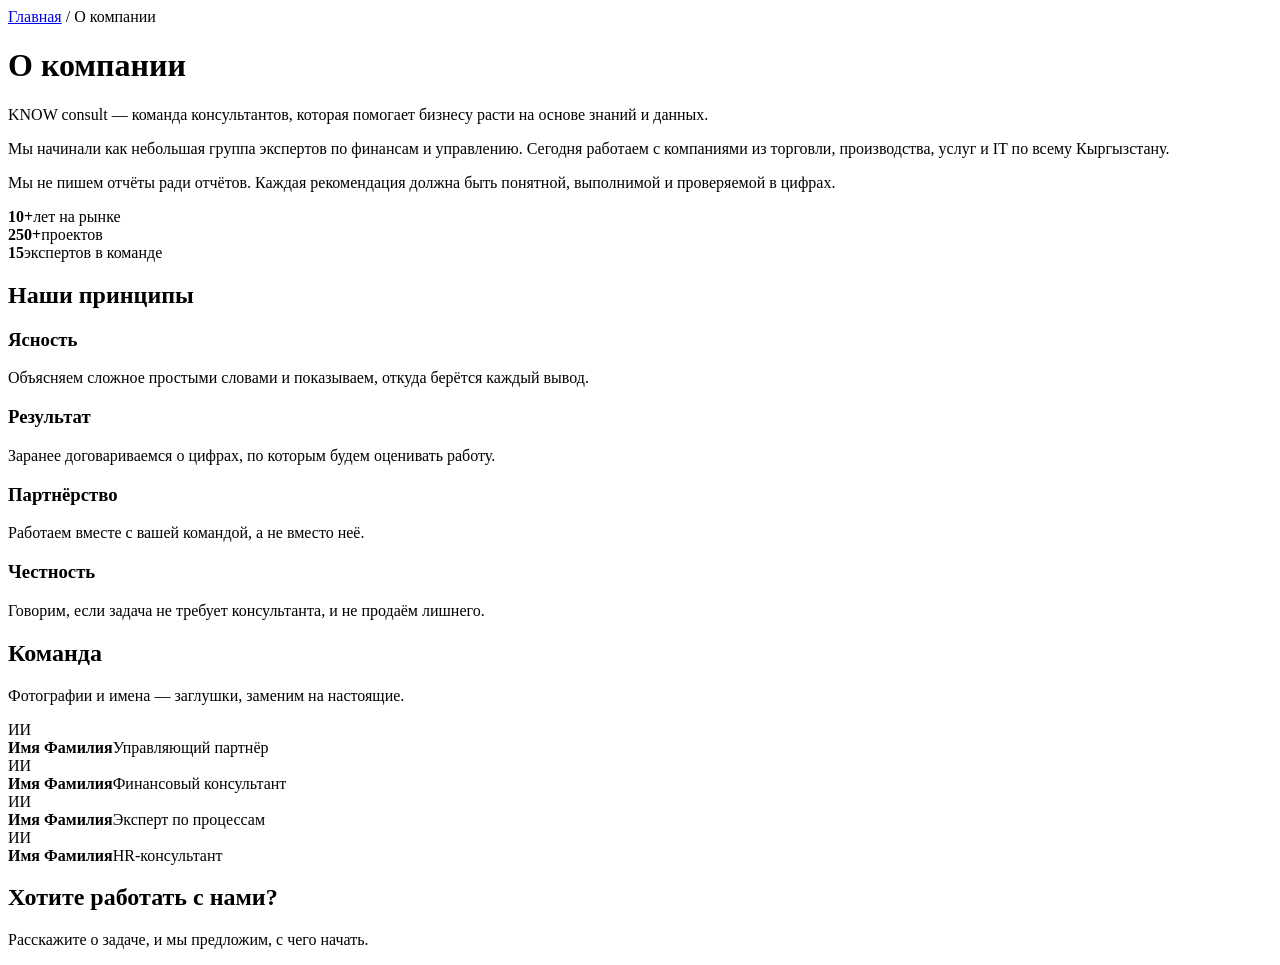
==== about.html @ 23f8bfa5 "Add files via upload" ====
<!DOCTYPE html>
<html lang="ru">
<head>
  <meta charset="utf-8">
  <meta name="viewport" content="width=device-width, initial-scale=1, viewport-fit=cover">
  <title>О компании — KNOW consult</title>
  <meta name="description" content="О компании KNOW consult: команда, принципы и опыт.">
  <link rel="icon" href="assets/img/favicon.svg" type="image/svg+xml">
  <link rel="preconnect" href="https://fonts.googleapis.com">
  <link rel="preconnect" href="https://fonts.gstatic.com" crossorigin>
  <link href="https://fonts.googleapis.com/css2?family=Comfortaa:wght@600;700&family=Montserrat:wght@400;500;600&display=swap" rel="stylesheet">
  <link rel="stylesheet" href="css/variables.css">
  <link rel="stylesheet" href="css/base.css">
  <link rel="stylesheet" href="css/components.css">
  <link rel="stylesheet" href="css/pages.css">
  <link rel="stylesheet" href="css/responsive.css">
</head>
<body data-page="about">

  <div data-include="header"></div>

  <main>
      <div class="page-head"><div class="wrap"><div class="crumbs"><a href="index.html">Главная</a> / О компании</div><h1>О компании</h1></div></div>
      <div class="section">
        <div class="wrap about-intro">
          <div>
            <p>KNOW consult — команда консультантов, которая помогает бизнесу расти на основе знаний и данных.</p>
            <p>Мы начинали как небольшая группа экспертов по финансам и управлению. Сегодня работаем с компаниями из торговли, производства, услуг и IT по всему Кыргызстану.</p>
            <p>Мы не пишем отчёты ради отчётов. Каждая рекомендация должна быть понятной, выполнимой и проверяемой в цифрах.</p>
          </div>
          <div class="stat-col">
            <div><strong>10+</strong><span>лет на рынке</span></div>
            <div><strong>250+</strong><span>проектов</span></div>
            <div><strong>15</strong><span>экспертов в команде</span></div>
          </div>
        </div>
      </div>
      <div class="section tint">
        <div class="wrap">
          <div class="sec-head"><div><h2>Наши принципы</h2></div></div>
          <div class="values">
            <div class="value"><h3>Ясность</h3><p>Объясняем сложное простыми словами и показываем, откуда берётся каждый вывод.</p></div>
            <div class="value"><h3>Результат</h3><p>Заранее договариваемся о цифрах, по которым будем оценивать работу.</p></div>
            <div class="value"><h3>Партнёрство</h3><p>Работаем вместе с вашей командой, а не вместо неё.</p></div>
            <div class="value"><h3>Честность</h3><p>Говорим, если задача не требует консультанта, и не продаём лишнего.</p></div>
          </div>
        </div>
      </div>
      <div class="section">
        <div class="wrap">
          <div class="sec-head"><div><h2>Команда</h2><p>Фотографии и имена — заглушки, заменим на настоящие.</p></div></div>
          <div class="team">
            <div class="person"><div class="ph">ИИ</div><b>Имя Фамилия</b><span>Управляющий партнёр</span></div>
            <div class="person"><div class="ph">ИИ</div><b>Имя Фамилия</b><span>Финансовый консультант</span></div>
            <div class="person"><div class="ph">ИИ</div><b>Имя Фамилия</b><span>Эксперт по процессам</span></div>
            <div class="person"><div class="ph">ИИ</div><b>Имя Фамилия</b><span>HR-консультант</span></div>
          </div>
        </div>
      </div>
      <div class="section cta"><div class="wrap"><div><h2>Хотите работать с нами?</h2><p>Расскажите о задаче, и мы предложим, с чего начать.</p></div><div class="form-slot"></div></div></div>
  </main>

  <div data-include="footer"></div>

  <script src="js/config.js"></script>
  <script src="js/data.js"></script>
  <script src="js/layout.js"></script>
  <script src="js/render.js"></script>
  <script src="js/mail.js"></script>
  <script src="js/form.js"></script>
</body>
</html>
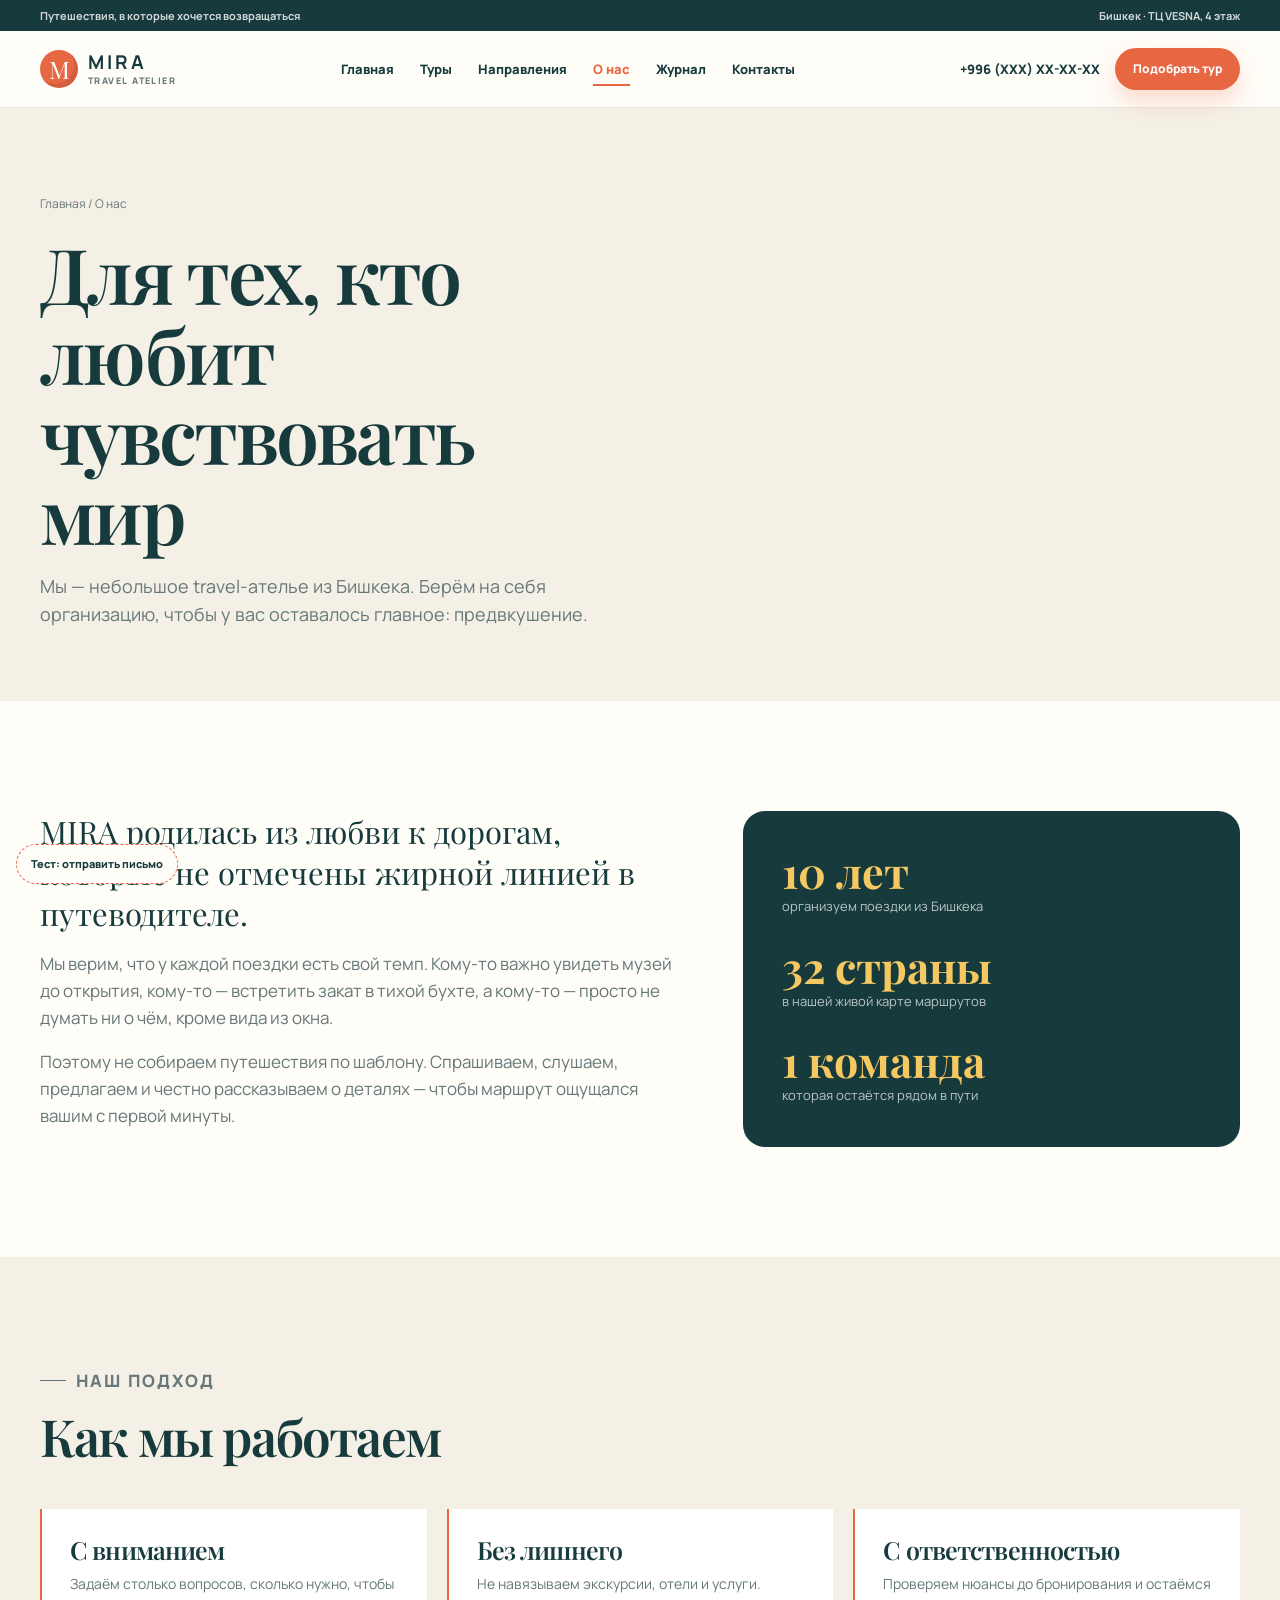
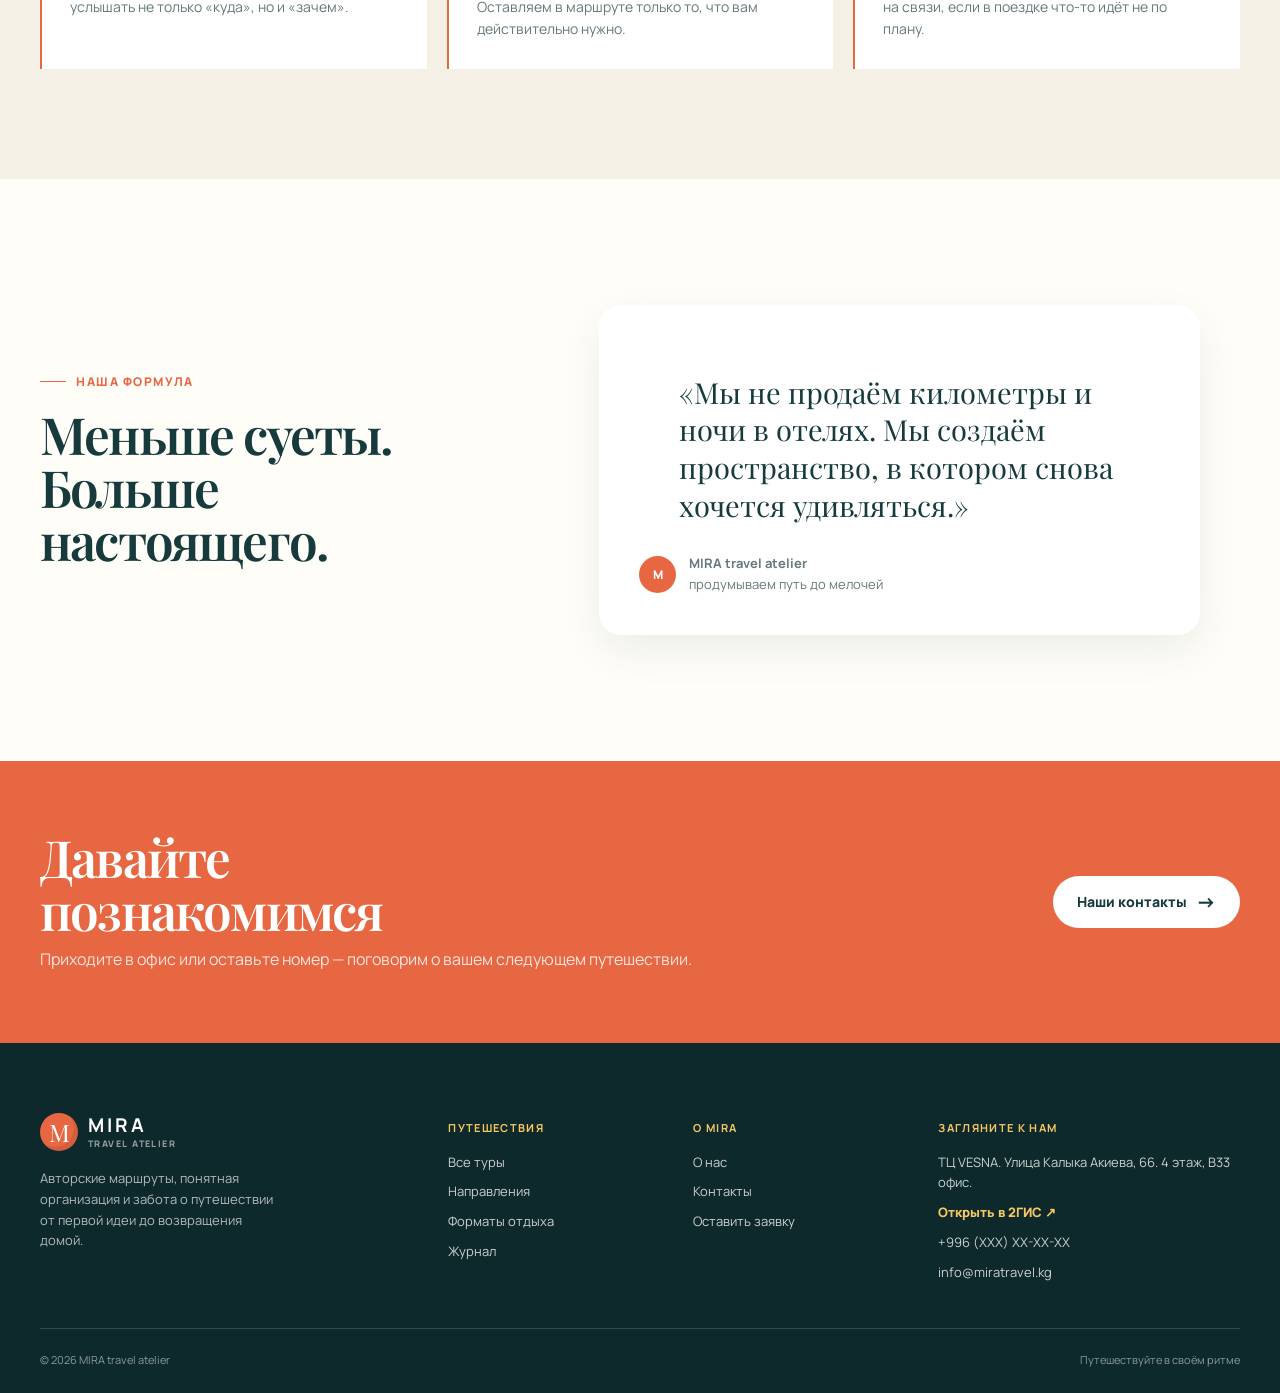
==== commit e4f49fe6: "Redesign site as travel agency Co-authored-by: arena-agent <297053741+arena-agent@users.noreply.gith" ====
--- a/about.html
+++ b/about.html
@@ -1,72 +1,18 @@
 <!DOCTYPE html>
 <html lang="ru">
 <head>
-  <meta charset="utf-8">
-  <meta name="viewport" content="width=device-width, initial-scale=1, viewport-fit=cover">
-  <title>О компании — KNOW consult</title>
-  <meta name="description" content="О компании KNOW consult: команда, принципы и опыт.">
-  <link rel="icon" href="assets/img/favicon.svg" type="image/svg+xml">
-  <link rel="preconnect" href="https://fonts.googleapis.com">
-  <link rel="preconnect" href="https://fonts.gstatic.com" crossorigin>
-  <link href="https://fonts.googleapis.com/css2?family=Comfortaa:wght@600;700&family=Montserrat:wght@400;500;600&display=swap" rel="stylesheet">
-  <link rel="stylesheet" href="css/variables.css">
-  <link rel="stylesheet" href="css/base.css">
-  <link rel="stylesheet" href="css/components.css">
-  <link rel="stylesheet" href="css/pages.css">
-  <link rel="stylesheet" href="css/responsive.css">
+  <meta charset="utf-8"><meta name="viewport" content="width=device-width, initial-scale=1, viewport-fit=cover">
+  <title>О нас — MIRA travel</title><meta name="description" content="MIRA travel — небольшое travel-ателье из Бишкека, которое собирает путешествия в вашем ритме.">
+  <link rel="icon" href="assets/img/favicon.svg" type="image/svg+xml"><link rel="preconnect" href="https://fonts.googleapis.com"><link rel="preconnect" href="https://fonts.gstatic.com" crossorigin><link href="https://fonts.googleapis.com/css2?family=Manrope:wght@400;500;600;700;800&family=Playfair+Display:ital,wght@0,500;0,600;1,500;1,600&display=swap" rel="stylesheet">
+  <link rel="stylesheet" href="css/variables.css"><link rel="stylesheet" href="css/base.css"><link rel="stylesheet" href="css/components.css"><link rel="stylesheet" href="css/pages.css"><link rel="stylesheet" href="css/responsive.css">
 </head>
-<body data-page="about">
-
-  <div data-include="header"></div>
-
-  <main>
-      <div class="page-head"><div class="wrap"><div class="crumbs"><a href="index.html">Главная</a> / О компании</div><h1>О компании</h1></div></div>
-      <div class="section">
-        <div class="wrap about-intro">
-          <div>
-            <p>KNOW consult — команда консультантов, которая помогает бизнесу расти на основе знаний и данных.</p>
-            <p>Мы начинали как небольшая группа экспертов по финансам и управлению. Сегодня работаем с компаниями из торговли, производства, услуг и IT по всему Кыргызстану.</p>
-            <p>Мы не пишем отчёты ради отчётов. Каждая рекомендация должна быть понятной, выполнимой и проверяемой в цифрах.</p>
-          </div>
-          <div class="stat-col">
-            <div><strong>10+</strong><span>лет на рынке</span></div>
-            <div><strong>250+</strong><span>проектов</span></div>
-            <div><strong>15</strong><span>экспертов в команде</span></div>
-          </div>
-        </div>
-      </div>
-      <div class="section tint">
-        <div class="wrap">
-          <div class="sec-head"><div><h2>Наши принципы</h2></div></div>
-          <div class="values">
-            <div class="value"><h3>Ясность</h3><p>Объясняем сложное простыми словами и показываем, откуда берётся каждый вывод.</p></div>
-            <div class="value"><h3>Результат</h3><p>Заранее договариваемся о цифрах, по которым будем оценивать работу.</p></div>
-            <div class="value"><h3>Партнёрство</h3><p>Работаем вместе с вашей командой, а не вместо неё.</p></div>
-            <div class="value"><h3>Честность</h3><p>Говорим, если задача не требует консультанта, и не продаём лишнего.</p></div>
-          </div>
-        </div>
-      </div>
-      <div class="section">
-        <div class="wrap">
-          <div class="sec-head"><div><h2>Команда</h2><p>Фотографии и имена — заглушки, заменим на настоящие.</p></div></div>
-          <div class="team">
-            <div class="person"><div class="ph">ИИ</div><b>Имя Фамилия</b><span>Управляющий партнёр</span></div>
-            <div class="person"><div class="ph">ИИ</div><b>Имя Фамилия</b><span>Финансовый консультант</span></div>
-            <div class="person"><div class="ph">ИИ</div><b>Имя Фамилия</b><span>Эксперт по процессам</span></div>
-            <div class="person"><div class="ph">ИИ</div><b>Имя Фамилия</b><span>HR-консультант</span></div>
-          </div>
-        </div>
-      </div>
-      <div class="section cta"><div class="wrap"><div><h2>Хотите работать с нами?</h2><p>Расскажите о задаче, и мы предложим, с чего начать.</p></div><div class="form-slot"></div></div></div>
-  </main>
-
-  <div data-include="footer"></div>
-
-  <script src="js/config.js"></script>
-  <script src="js/data.js"></script>
-  <script src="js/layout.js"></script>
-  <script src="js/render.js"></script>
-  <script src="js/mail.js"></script>
-  <script src="js/form.js"></script>
-</body>
-</html>
+<body data-page="about"><div data-include="header"></div>
+<main>
+  <section class="page-hero"><div class="wrap"><div class="crumbs"><a href="index.html">Главная</a> / О нас</div><h1>Для тех, кто любит чувствовать мир</h1><p>Мы — небольшое travel-ателье из Бишкека. Берём на себя организацию, чтобы у вас оставалось главное: предвкушение.</p></div></section>
+  <section class="section"><div class="wrap about-story"><div class="copy"><p class="intro">MIRA родилась из любви к дорогам, которые не отмечены жирной линией в путеводителе.</p><p>Мы верим, что у каждой поездки есть свой темп. Кому-то важно увидеть музей до открытия, кому-то — встретить закат в тихой бухте, а кому-то — просто не думать ни о чём, кроме вида из окна.</p><p>Поэтому не собираем путешествия по шаблону. Спрашиваем, слушаем, предлагаем и честно рассказываем о деталях — чтобы маршрут ощущался вашим с первой минуты.</p></div><aside class="about-side"><div><strong>10 лет</strong><span>организуем поездки из Бишкека</span></div><div><strong>32 страны</strong><span>в нашей живой карте маршрутов</span></div><div><strong>1 команда</strong><span>которая остаётся рядом в пути</span></div></aside></div></section>
+  <section class="section section--sand"><div class="wrap"><div class="sec-head"><div><p class="section-kicker">Наш подход</p><h2>Как мы работаем</h2></div></div><div class="values"><article class="value"><h3>С вниманием</h3><p>Задаём столько вопросов, сколько нужно, чтобы услышать не только «куда», но и «зачем».</p></article><article class="value"><h3>Без лишнего</h3><p>Не навязываем экскурсии, отели и услуги. Оставляем в маршруте только то, что вам действительно нужно.</p></article><article class="value"><h3>С ответственностью</h3><p>Проверяем нюансы до бронирования и остаёмся на связи, если в поездке что-то идёт не по плану.</p></article></div></div></section>
+  <section class="section"><div class="wrap review-wrap"><div><p class="section-kicker">Наша формула</p><h2>Меньше суеты. Больше настоящего.</h2></div><figure class="review-card"><blockquote>«Мы не продаём километры и ночи в отелях. Мы создаём пространство, в котором снова хочется удивляться.»</blockquote><figcaption><span class="review-ava">М</span><span><b>MIRA travel atelier</b><br>продумываем путь до мелочей</span></figcaption></figure></div></section>
+  <section class="cta-band"><div class="wrap"><div><h2>Давайте познакомимся</h2><p>Приходите в офис или оставьте номер — поговорим о вашем следующем путешествии.</p></div><a class="btn btn-light" href="contacts.html">Наши контакты <span class="arrow">→</span></a></div></section>
+</main>
+<div data-include="footer"></div><script src="js/config.js"></script><script src="js/data.js"></script><script src="js/layout.js"></script><script src="js/render.js"></script><script src="js/mail.js"></script><script src="js/form.js"></script>
+</body></html>
--- a/css/variables.css
+++ b/css/variables.css
@@ -0,0 +1,22 @@
+/* Цветовая система MIRA travel */
+:root{
+  --ink:#173b3d;
+  --ink-deep:#0e292c;
+  --muted:#667879;
+  --paper:#fffdf8;
+  --sand:#f4f0e6;
+  --sand-deep:#e7dfcf;
+  --mint:#d9e6df;
+  --line:rgba(23,59,61,.14);
+  --coral:#e76743;
+  --coral-dark:#cc5132;
+  --sun:#f6c862;
+  --white:#fff;
+  --r-sm:14px;
+  --r-md:22px;
+  --r-lg:32px;
+  --r-pill:999px;
+  --head:"Playfair Display", Georgia, serif;
+  --body:"Manrope", "Segoe UI", Arial, sans-serif;
+  color-scheme:light;
+}
--- a/css/base.css
+++ b/css/base.css
@@ -0,0 +1,21 @@
+*,*::before,*::after{box-sizing:border-box}
+html{scroll-behavior:smooth;scroll-padding-top:105px}
+body{margin:0;background:var(--paper);color:var(--ink);font:400 16px/1.6 var(--body);-webkit-font-smoothing:antialiased}
+body.modal-open{overflow:hidden}
+img,svg{display:block;max-width:100%}
+a{color:inherit}
+h1,h2,h3,h4,p{margin:0}
+h1,h2,h3{font-family:var(--head);font-weight:600;letter-spacing:-.035em;line-height:1.04}
+h1{font-size:clamp(48px,6vw,82px)}
+h2{font-size:clamp(34px,4vw,56px)}
+h3{font-size:26px}
+button,input,textarea{font:inherit}
+button{cursor:pointer}
+.wrap{width:min(1200px,calc(100% - 64px));margin-inline:auto}
+.section{padding:110px 0}
+.section--sand{background:var(--sand)}
+.section-kicker{display:flex;align-items:center;gap:10px;color:var(--coral);font-size:12px;font-weight:800;letter-spacing:.13em;text-transform:uppercase;margin-bottom:16px}
+.section-kicker::before{content:"";width:26px;height:1px;background:currentColor}
+.sec-head{display:flex;justify-content:space-between;align-items:flex-end;gap:30px;margin-bottom:46px}
+.sec-head p{max-width:44ch;color:var(--muted);font-size:17px}
+:focus-visible{outline:3px solid var(--sun);outline-offset:4px}
--- a/css/components.css
+++ b/css/components.css
@@ -0,0 +1,44 @@
+/* Кнопки */
+.btn{display:inline-flex;align-items:center;justify-content:center;gap:9px;min-height:52px;padding:14px 23px;border:1px solid transparent;border-radius:var(--r-pill);font-size:14px;font-weight:800;line-height:1.2;text-decoration:none;transition:transform .2s,background .2s,border-color .2s,color .2s}
+.btn:hover{transform:translateY(-2px)}
+.btn-primary{background:var(--coral);color:var(--white);box-shadow:0 12px 22px rgba(231,103,67,.22)}
+.btn-primary:hover{background:var(--coral-dark)}
+.btn-outline{border-color:var(--ink);color:var(--ink);background:transparent}
+.btn-outline:hover{background:var(--ink);color:var(--white)}
+.btn-light{background:var(--white);color:var(--ink)}
+.btn-light:hover{background:var(--sun)}
+.btn-small{min-height:42px;padding:10px 17px;font-size:12px}
+.arrow{font-size:20px;line-height:0;transition:transform .2s}.btn:hover .arrow{transform:translateX(3px)}
+
+/* Header */
+.site-header{position:sticky;top:0;z-index:20;background:rgba(255,253,248,.92);backdrop-filter:blur(15px);border-bottom:1px solid rgba(23,59,61,.1)}
+.topline{background:var(--ink);color:rgba(255,255,255,.8);font-size:11px;font-weight:700}
+.topline .wrap{display:flex;align-items:center;justify-content:space-between;min-height:31px}.topline a{text-decoration:none}.topline a:hover{color:var(--sun)}
+.main-nav{min-height:76px;display:flex;align-items:center;justify-content:space-between;gap:24px}
+.logo{display:inline-flex;align-items:center;gap:10px;text-decoration:none;color:var(--ink)}
+.logo-mark{width:38px;height:38px;border-radius:50%;background:var(--coral);color:var(--white);display:grid;place-items:center;font-family:var(--head);font-size:24px;line-height:1;box-shadow:inset -4px -4px 0 rgba(0,0,0,.09)}
+.logo-type{display:flex;flex-direction:column;line-height:1}.logo-type b{font-size:19px;letter-spacing:.16em}.logo-type span{margin-top:4px;color:var(--muted);font-size:9px;font-weight:800;letter-spacing:.16em;text-transform:uppercase}
+.nav{display:flex;align-items:center;gap:26px}.nav a{position:relative;padding:8px 0;color:var(--ink);font-size:13px;font-weight:800;text-decoration:none}.nav a:hover,.nav a.active{color:var(--coral)}.nav a.active::after{content:"";position:absolute;right:0;bottom:1px;left:0;height:2px;background:currentColor}
+.head-actions{display:flex;align-items:center;gap:15px}.phone{font-size:13px;font-weight:800;text-decoration:none;white-space:nowrap}.burger{display:none;width:43px;height:43px;padding:0;border:0;border-radius:50%;background:var(--sand)}.burger i{display:block;width:18px;height:2px;margin:3px auto;background:var(--ink)}
+
+/* Cards */
+.tour-grid{display:grid;grid-template-columns:repeat(3,1fr);gap:24px}
+.tour-card{display:flex;flex-direction:column;min-height:460px;overflow:hidden;background:var(--white);border-radius:var(--r-md);box-shadow:0 13px 40px rgba(23,59,61,.08);text-decoration:none;transition:transform .25s,box-shadow .25s}
+.tour-card:hover{transform:translateY(-7px);box-shadow:0 22px 44px rgba(23,59,61,.14)}
+.tour-card__photo{position:relative;aspect-ratio:1.32;overflow:hidden;background:var(--mint)}.tour-card__photo img{width:100%;height:100%;object-fit:cover;transition:transform .5s}.tour-card:hover img{transform:scale(1.05)}
+.tour-card__badge{position:absolute;top:16px;left:16px;padding:7px 11px;border-radius:var(--r-pill);background:rgba(255,253,248,.94);font-size:11px;font-weight:800;color:var(--ink)}
+.tour-card__body{display:flex;flex:1;flex-direction:column;padding:22px}.tour-card__country{color:var(--coral);font-size:11px;font-weight:800;letter-spacing:.09em;text-transform:uppercase}.tour-card h3{margin:8px 0 10px;font-size:28px}.tour-card__meta{color:var(--muted);font-size:13px}.tour-card__bottom{display:flex;align-items:end;justify-content:space-between;gap:12px;margin-top:auto;padding-top:18px;border-top:1px solid var(--line)}.price span{display:block;color:var(--muted);font-size:11px}.price b{font-family:var(--head);font-size:25px;font-weight:600}.card-link{color:var(--coral);font-size:13px;font-weight:800}
+
+/* Feature cards */
+.benefit-grid{display:grid;grid-template-columns:repeat(3,1fr);gap:20px}.benefit{padding:32px;border:1px solid var(--line);border-radius:var(--r-md);background:var(--paper)}.benefit__icon{display:grid;width:48px;height:48px;margin-bottom:24px;place-items:center;border-radius:50%;background:var(--mint);color:var(--ink);font-size:22px}.benefit h3{font-size:25px;margin-bottom:10px}.benefit p{color:var(--muted);font-size:14px}
+
+/* Form */
+.form{padding:30px;border-radius:var(--r-md);background:var(--white);box-shadow:0 18px 45px rgba(14,41,44,.14)}.form-title{font-family:var(--head);font-size:31px;line-height:1.1}.form-caption{margin:8px 0 20px;color:var(--muted);font-size:13px}.field{display:flex;flex-direction:column;gap:6px;margin-top:13px}.field label{font-size:11px;font-weight:800;letter-spacing:.04em;text-transform:uppercase}.field input,.field textarea{width:100%;padding:12px 14px;border:1px solid var(--line);border-radius:10px;background:#fffdf9;color:var(--ink);outline:none}.field textarea{min-height:86px;resize:vertical}.field input:focus,.field textarea:focus{border-color:var(--coral);box-shadow:0 0 0 3px rgba(231,103,67,.13)}.field.err input,.field.err textarea{border-color:#cf3e39}.help{display:none;color:#cf3e39;font-size:11px}.field.err .help{display:block}.check{display:flex;gap:9px;align-items:flex-start;margin:15px 0 18px;color:var(--muted);font-size:11px;line-height:1.4}.check input{width:16px;height:16px;margin:0;accent-color:var(--coral)}.check.err{color:#cf3e39}.form .btn{width:100%}.form-status{margin:10px 0 0;font-size:12px}.err-text{color:#cf3e39}.success{display:none;padding:30px;border-radius:var(--r-md);background:var(--white);text-align:center}.success h3{font-size:29px;margin-bottom:8px}.success p{color:var(--muted);font-size:14px}
+
+/* Modal */
+.modal{position:fixed;inset:0;z-index:50;display:grid;place-items:center;padding:20px;background:rgba(14,41,44,.62)}.modal[hidden]{display:none}.modal-box{position:relative;width:min(480px,100%);max-height:calc(100vh - 40px);overflow:auto;padding:38px;border-radius:var(--r-lg);background:var(--paper)}.modal-close{position:absolute;top:14px;right:14px;width:38px;height:38px;border:0;border-radius:50%;background:var(--sand);font-size:24px;line-height:1;color:var(--ink)}.modal-lead{margin:8px 0 14px;color:var(--muted);font-size:14px}.modal-box .form{padding:0;box-shadow:none;background:transparent}
+
+/* Footer */
+.site-footer{padding:70px 0 25px;background:var(--ink-deep);color:var(--white)}.foot-top{display:grid;grid-template-columns:1.45fr .8fr .8fr 1.2fr;gap:44px;padding-bottom:45px;border-bottom:1px solid rgba(255,255,255,.15)}.site-footer .logo{color:var(--white)}.site-footer .logo-type span{color:rgba(255,255,255,.55)}.foot-intro{max-width:30ch;margin-top:17px;color:rgba(255,255,255,.68);font-size:13px}.site-footer h4{margin:6px 0 15px;color:var(--sun);font-size:11px;letter-spacing:.12em;text-transform:uppercase}.site-footer ul{display:flex;flex-direction:column;gap:9px;margin:0;padding:0;list-style:none}.site-footer li,.site-footer li a{color:rgba(255,255,255,.78);font-size:13px;text-decoration:none}.site-footer li a:hover{color:var(--sun)}.foot-bot{display:flex;justify-content:space-between;gap:20px;padding-top:22px;color:rgba(255,255,255,.52);font-size:11px}.map-link{color:var(--sun)!important;font-weight:800}
+
+.test-mail{position:fixed;left:16px;bottom:16px;z-index:35;padding:10px 14px;border:1px dashed var(--coral);border-radius:var(--r-pill);background:var(--paper);color:var(--ink);font-size:11px;font-weight:800}.test-mail.ok{border-color:#43a56e}.test-mail.bad{border-color:#cf3e39}
--- a/css/pages.css
+++ b/css/pages.css
@@ -0,0 +1,19 @@
+/* Главная */
+.hero{position:relative;min-height:630px;overflow:hidden;background:var(--ink-deep);color:var(--white)}.hero__media,.hero__veil{position:absolute;inset:0}.hero__media img{width:100%;height:100%;object-fit:cover;object-position:center}.hero__veil{background:linear-gradient(90deg,rgba(10,35,37,.86) 0%,rgba(10,35,37,.64) 42%,rgba(10,35,37,.16) 75%,rgba(10,35,37,.08) 100%)}.hero .wrap{position:relative;z-index:1;display:flex;min-height:630px;flex-direction:column;align-items:flex-start;justify-content:center;padding:78px 0}.hero .eyebrow{margin-bottom:19px;color:var(--sun);font-size:12px;font-weight:800;letter-spacing:.16em;text-transform:uppercase}.hero h1{max-width:10ch}.hero__lead{max-width:45ch;margin:23px 0 31px;color:rgba(255,255,255,.85);font-size:18px}.hero__actions{display:flex;gap:12px;flex-wrap:wrap}.hero__trust{position:absolute;right:max(32px,calc((100vw - 1200px)/2));bottom:30px;z-index:1;display:flex;gap:26px;padding:17px 21px;border:1px solid rgba(255,255,255,.23);border-radius:var(--r-sm);background:rgba(8,33,35,.38);backdrop-filter:blur(9px)}.hero__trust b{display:block;font-family:var(--head);font-size:28px;line-height:1}.hero__trust span{display:block;margin-top:4px;color:rgba(255,255,255,.7);font-size:11px}
+.search-panel{position:relative;z-index:3;width:min(1100px,calc(100% - 64px));margin:-40px auto 0;padding:17px 20px;border-radius:var(--r-md);background:var(--white);box-shadow:0 18px 45px rgba(14,41,44,.15)}.search-panel form{display:grid;grid-template-columns:1.2fr 1fr 1fr auto;gap:12px;align-items:center}.search-panel label{display:block;color:var(--muted);font-size:10px;font-weight:800;letter-spacing:.11em;text-transform:uppercase}.search-panel select{width:100%;margin-top:3px;padding:2px 0 1px;border:0;background:transparent;color:var(--ink);font-weight:800;outline:0}.search-panel .search-field{padding:3px 14px;border-right:1px solid var(--line)}.search-panel .search-field:nth-child(3){border-right:0}
+.tour-intro{display:grid;grid-template-columns:1.05fr .95fr;gap:70px;align-items:end}.tour-intro .text{color:var(--muted);font-size:17px}.tour-intro .text p+p{margin-top:16px}.tour-intro .note{position:relative;grid-column:span 2;padding:29px 33px;border-radius:var(--r-md);background:var(--mint);font-family:var(--head);font-size:27px;line-height:1.25}.tour-intro .note::before{position:absolute;top:-16px;left:26px;color:var(--coral);content:"“";font-family:var(--head);font-size:70px;line-height:1}
+.experience{display:grid;grid-template-columns:1fr 1fr;overflow:hidden;border-radius:var(--r-lg);background:var(--ink)}.experience__photo{min-height:530px}.experience__photo img{width:100%;height:100%;object-fit:cover}.experience__copy{display:flex;flex-direction:column;align-items:flex-start;justify-content:center;padding:70px;color:var(--white)}.experience__copy .section-kicker{color:var(--sun)}.experience__copy p{max-width:37ch;margin:20px 0 30px;color:rgba(255,255,255,.75)}.experience__facts{display:grid;grid-template-columns:repeat(2,1fr);gap:20px;width:100%;margin-top:20px;padding-top:26px;border-top:1px solid rgba(255,255,255,.22)}.experience__facts strong{display:block;font-family:var(--head);font-size:31px}.experience__facts span{color:rgba(255,255,255,.67);font-size:12px}
+.review-wrap{display:grid;grid-template-columns:.8fr 1.2fr;gap:65px;align-items:center}.review-card{padding:40px;border-radius:var(--r-md);background:var(--white);box-shadow:0 16px 40px rgba(23,59,61,.08)}.review-card blockquote{font-family:var(--head);font-size:29px;line-height:1.3}.review-card figcaption{display:flex;align-items:center;gap:13px;margin-top:25px;color:var(--muted);font-size:13px}.review-ava{display:grid;width:37px;height:37px;place-items:center;border-radius:50%;background:var(--coral);color:white;font-size:12px;font-weight:800}
+
+/* внутренние страницы */
+.page-hero{padding:86px 0 72px;background:var(--sand)}.crumbs{margin-bottom:21px;color:var(--muted);font-size:12px}.crumbs a{text-decoration:none}.page-hero h1{max-width:12ch}.page-hero p{max-width:51ch;margin-top:18px;color:var(--muted);font-size:18px}.filters{display:flex;gap:8px;flex-wrap:wrap;margin-top:31px}.filters button{padding:10px 15px;border:1px solid var(--line);border-radius:var(--r-pill);background:transparent;color:var(--ink);font-size:12px;font-weight:800}.filters button:hover,.filters button[aria-pressed="true"]{border-color:var(--ink);background:var(--ink);color:var(--white)}.tour-list{display:grid;grid-template-columns:repeat(3,1fr);gap:24px}.tour-list .tour-card{min-height:440px}
+.format-grid{display:grid;grid-template-columns:repeat(3,1fr);gap:20px}.format-card{padding:30px;border-radius:var(--r-md);background:var(--white);border:1px solid var(--line)}.format-card__number{margin-bottom:25px;color:var(--coral);font-family:var(--head);font-size:40px;line-height:1}.format-card h3{margin-bottom:11px;font-size:27px}.format-card p{color:var(--muted);font-size:14px}
+.destinations{display:grid;grid-template-columns:repeat(3,1fr);gap:24px}.destination{position:relative;min-height:310px;overflow:hidden;border-radius:var(--r-md);background:var(--ink);color:white}.destination img{position:absolute;inset:0;width:100%;height:100%;object-fit:cover;opacity:.84;transition:transform .5s}.destination:hover img{transform:scale(1.06)}.destination::after{position:absolute;inset:0;content:"";background:linear-gradient(180deg,transparent 32%,rgba(10,35,37,.8))}.destination__body{position:absolute;z-index:1;right:23px;bottom:22px;left:23px}.destination__body span{color:var(--sun);font-size:11px;font-weight:800;letter-spacing:.12em;text-transform:uppercase}.destination__body h3{margin-top:5px;font-size:33px}
+.about-story{display:grid;grid-template-columns:1.12fr .88fr;gap:70px;align-items:start}.about-story .copy{color:var(--muted);font-size:17px}.about-story .copy .intro{color:var(--ink);font-family:var(--head);font-size:31px;line-height:1.32}.about-story .copy p+p{margin-top:16px}.about-side{padding:39px;border-radius:var(--r-md);background:var(--ink);color:var(--white)}.about-side div+div{margin-top:26px}.about-side strong{display:block;color:var(--sun);font-family:var(--head);font-size:43px;line-height:1}.about-side span{color:rgba(255,255,255,.7);font-size:13px}.values{display:grid;grid-template-columns:repeat(3,1fr);gap:20px}.value{padding:28px;border-left:2px solid var(--coral);background:var(--white)}.value h3{margin-bottom:10px;font-size:25px}.value p{color:var(--muted);font-size:14px}
+.post-grid{display:grid;grid-template-columns:repeat(3,1fr);gap:24px}.post{overflow:hidden;border:1px solid var(--line);border-radius:var(--r-md);background:var(--white)}.post__image{height:180px;overflow:hidden}.post__image img{width:100%;height:100%;object-fit:cover}.post__body{padding:23px}.post__cat{color:var(--coral);font-size:11px;font-weight:800;letter-spacing:.11em;text-transform:uppercase}.post h3{margin:10px 0;font-size:26px}.post p{color:var(--muted);font-size:14px}.post__meta{margin-top:17px;color:var(--muted);font-size:11px}
+
+/* contacts */
+.contact-layout{display:grid;grid-template-columns:.88fr 1.12fr;gap:65px;align-items:start}.contact-list{display:flex;flex-direction:column;gap:25px}.contact-list h4{margin-bottom:5px;color:var(--muted);font-size:11px;letter-spacing:.12em;text-transform:uppercase}.contact-list p,.contact-list a{font-size:19px;font-weight:800;line-height:1.45;text-decoration:none}.contact-list a:hover{color:var(--coral)}.contact-map{position:relative;min-height:470px;overflow:hidden;padding:28px;border-radius:var(--r-lg);background:#dfe7dd}.contact-map::before{position:absolute;inset:-5%;content:"";background:repeating-linear-gradient(28deg,transparent 0 48px,rgba(255,255,255,.6) 49px 60px,transparent 61px 105px),repeating-linear-gradient(-36deg,transparent 0 61px,rgba(255,255,255,.65) 62px 70px,transparent 71px 130px);transform:rotate(-7deg)}.contact-map::after{position:absolute;top:18%;right:25%;width:160px;height:160px;border-radius:50%;background:rgba(83,157,128,.28);content:""}.map-card{position:absolute;z-index:1;right:28px;bottom:28px;left:28px;padding:24px;border-radius:var(--r-sm);background:var(--white);box-shadow:0 10px 25px rgba(23,59,61,.15)}.map-pin{position:absolute;z-index:1;top:40%;left:53%;width:42px;height:42px;border:9px solid var(--white);border-radius:50% 50% 50% 0;background:var(--coral);box-shadow:0 3px 12px rgba(23,59,61,.23);transform:rotate(-45deg)}.map-pin::after{position:absolute;top:8px;left:8px;width:8px;height:8px;border-radius:50%;background:white;content:""}.map-card b{display:block;margin-bottom:4px;font-family:var(--head);font-size:25px}.map-card p{margin-bottom:16px;color:var(--muted);font-size:13px}.contact-form{padding:55px 0;background:var(--sand)}.contact-form .wrap{display:grid;grid-template-columns:.8fr 1.2fr;gap:80px;align-items:center}.contact-form p{margin-top:18px;color:var(--muted);font-size:17px}
+
+/* FAQ and CTA */
+.faq{display:grid;grid-template-columns:repeat(2,1fr);gap:12px}.faq details{padding:0 21px;border:1px solid var(--line);border-radius:var(--r-sm);background:var(--white)}.faq summary{display:flex;justify-content:space-between;gap:16px;padding:19px 0;font-size:14px;font-weight:800;cursor:pointer;list-style:none}.faq summary::-webkit-details-marker{display:none}.faq summary::after{content:"+";color:var(--coral);font-size:22px;line-height:.8}.faq details[open] summary::after{content:"–"}.faq p{padding:0 0 19px;color:var(--muted);font-size:13px}.cta-band{padding:70px 0;background:var(--coral);color:var(--white)}.cta-band .wrap{display:flex;align-items:center;justify-content:space-between;gap:30px}.cta-band h2{max-width:15ch}.cta-band p{margin-top:10px;color:rgba(255,255,255,.82)}
--- a/css/responsive.css
+++ b/css/responsive.css
@@ -0,0 +1,7 @@
+@media(max-width:1080px){
+  .nav{gap:16px}.head-actions .phone{display:none}.tour-grid,.tour-list,.destinations,.post-grid{grid-template-columns:repeat(2,1fr)}.experience__copy{padding:45px}.foot-top{grid-template-columns:1.4fr 1fr 1fr}.foot-top>div:last-child{grid-column:span 2}.about-story,.contact-layout{gap:40px}
+}
+@media(max-width:760px){
+  html{scroll-padding-top:74px}.wrap,.search-panel{width:calc(100% - 40px)}.section{padding:72px 0}.topline .wrap{justify-content:center}.topline .wrap span:first-child{display:none}.main-nav{min-height:65px}.nav{position:absolute;top:100%;right:0;left:0;display:none;flex-direction:column;align-items:stretch;gap:0;padding:10px 20px 18px;background:var(--paper);border-bottom:1px solid var(--line)}.nav.open{display:flex}.nav a{padding:11px 0}.nav a.active::after{right:auto;width:28px}.burger{display:block}.head-actions .btn{display:none}.hero,.hero .wrap{min-height:620px}.hero .wrap{padding:65px 0 155px}.hero h1{max-width:9ch}.hero__lead{font-size:16px}.hero__veil{background:linear-gradient(90deg,rgba(10,35,37,.86),rgba(10,35,37,.40))}.hero__trust{right:20px;bottom:23px;left:20px;justify-content:space-around;gap:10px}.hero__trust b{font-size:23px}.search-panel{margin-top:-25px;padding:13px}.search-panel form{grid-template-columns:1fr 1fr}.search-panel .search-field{padding:8px;border-right:0}.search-panel .btn{grid-column:span 2}.sec-head{flex-direction:column;align-items:flex-start;margin-bottom:30px}.tour-grid,.tour-list,.benefit-grid,.format-grid,.destinations,.values,.post-grid,.faq{grid-template-columns:1fr}.tour-intro,.experience,.review-wrap,.about-story,.contact-layout,.contact-form .wrap{grid-template-columns:1fr;gap:30px}.tour-intro .note{grid-column:auto}.experience__photo{min-height:300px}.experience__copy{padding:38px 25px}.experience__facts{gap:12px}.review-card{padding:27px}.review-card blockquote{font-size:25px}.page-hero{padding:62px 0 55px}.page-hero p{font-size:16px}.contact-map{min-height:390px}.contact-form{padding:70px 0}.cta-band{padding:52px 0}.cta-band .wrap{align-items:flex-start;flex-direction:column}.foot-top{grid-template-columns:1fr 1fr;gap:33px}.foot-top>div:first-child,.foot-top>div:last-child{grid-column:span 2}.foot-bot{flex-direction:column}.modal-box{padding:32px 21px}.tour-card{min-height:430px}
+}
+@media(max-width:390px){.hero h1{font-size:45px}.logo-type b{font-size:17px}.search-panel form{grid-template-columns:1fr}.search-panel .btn{grid-column:auto}.foot-top{grid-template-columns:1fr}.foot-top>div:first-child,.foot-top>div:last-child{grid-column:auto}}
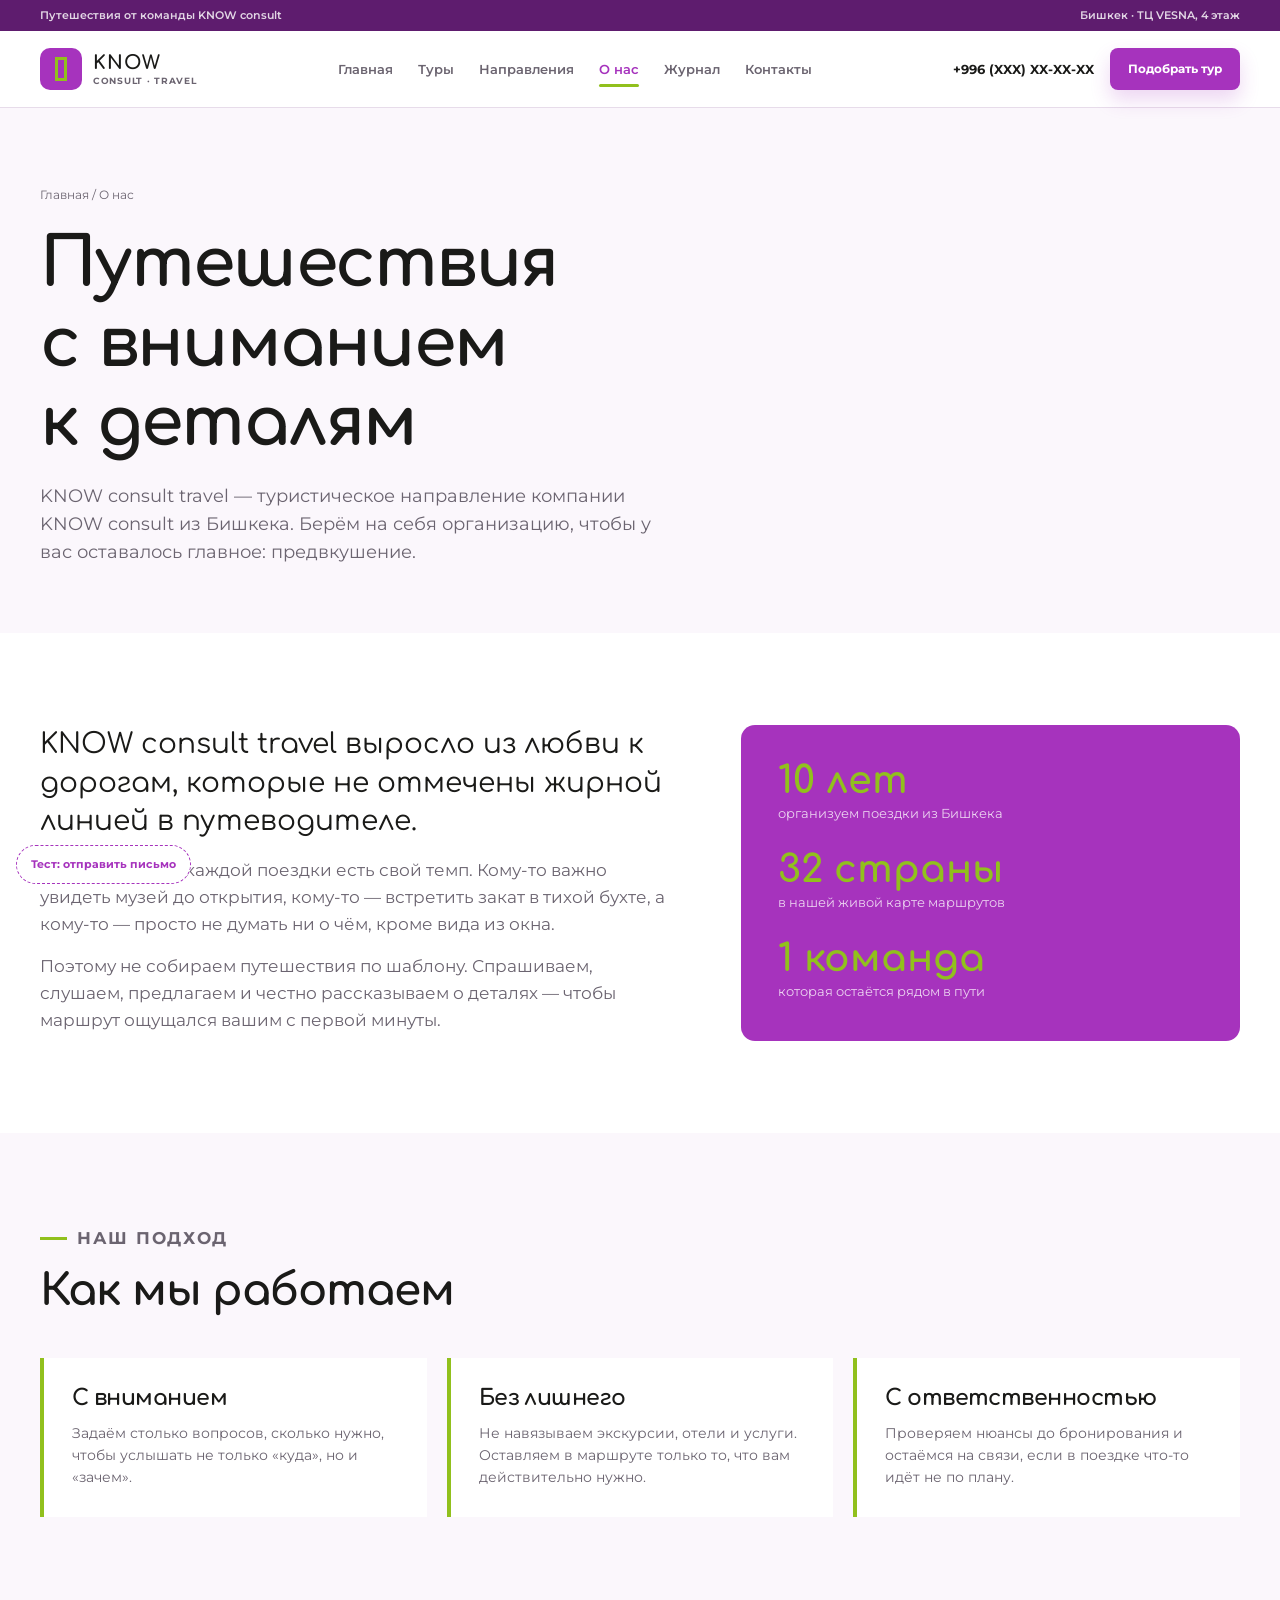
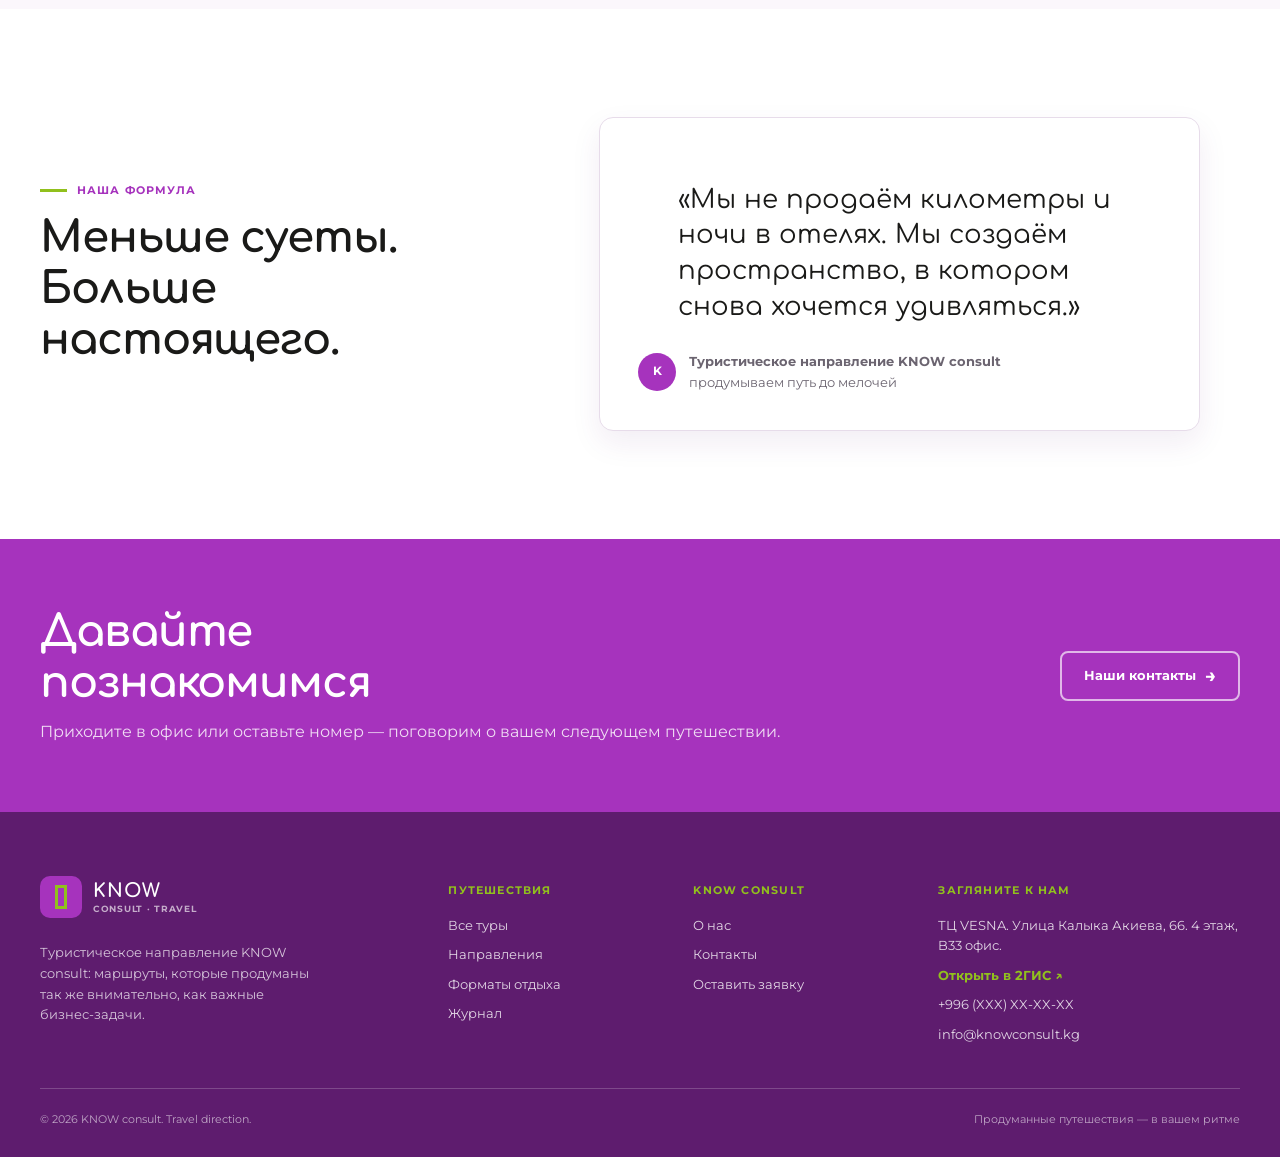
==== commit 6ad60bdd: "Apply KNOW consult travel brand and moodboard style Co-authored-by: arena-agent <297053741+arena-age" ====
--- a/about.html
+++ b/about.html
@@ -1,18 +1,151 @@
-<!DOCTYPE html>
+<!doctype html>
 <html lang="ru">
-<head>
-  <meta charset="utf-8"><meta name="viewport" content="width=device-width, initial-scale=1, viewport-fit=cover">
-  <title>О нас — MIRA travel</title><meta name="description" content="MIRA travel — небольшое travel-ателье из Бишкека, которое собирает путешествия в вашем ритме.">
-  <link rel="icon" href="assets/img/favicon.svg" type="image/svg+xml"><link rel="preconnect" href="https://fonts.googleapis.com"><link rel="preconnect" href="https://fonts.gstatic.com" crossorigin><link href="https://fonts.googleapis.com/css2?family=Manrope:wght@400;500;600;700;800&family=Playfair+Display:ital,wght@0,500;0,600;1,500;1,600&display=swap" rel="stylesheet">
-  <link rel="stylesheet" href="css/variables.css"><link rel="stylesheet" href="css/base.css"><link rel="stylesheet" href="css/components.css"><link rel="stylesheet" href="css/pages.css"><link rel="stylesheet" href="css/responsive.css">
-</head>
-<body data-page="about"><div data-include="header"></div>
-<main>
-  <section class="page-hero"><div class="wrap"><div class="crumbs"><a href="index.html">Главная</a> / О нас</div><h1>Для тех, кто любит чувствовать мир</h1><p>Мы — небольшое travel-ателье из Бишкека. Берём на себя организацию, чтобы у вас оставалось главное: предвкушение.</p></div></section>
-  <section class="section"><div class="wrap about-story"><div class="copy"><p class="intro">MIRA родилась из любви к дорогам, которые не отмечены жирной линией в путеводителе.</p><p>Мы верим, что у каждой поездки есть свой темп. Кому-то важно увидеть музей до открытия, кому-то — встретить закат в тихой бухте, а кому-то — просто не думать ни о чём, кроме вида из окна.</p><p>Поэтому не собираем путешествия по шаблону. Спрашиваем, слушаем, предлагаем и честно рассказываем о деталях — чтобы маршрут ощущался вашим с первой минуты.</p></div><aside class="about-side"><div><strong>10 лет</strong><span>организуем поездки из Бишкека</span></div><div><strong>32 страны</strong><span>в нашей живой карте маршрутов</span></div><div><strong>1 команда</strong><span>которая остаётся рядом в пути</span></div></aside></div></section>
-  <section class="section section--sand"><div class="wrap"><div class="sec-head"><div><p class="section-kicker">Наш подход</p><h2>Как мы работаем</h2></div></div><div class="values"><article class="value"><h3>С вниманием</h3><p>Задаём столько вопросов, сколько нужно, чтобы услышать не только «куда», но и «зачем».</p></article><article class="value"><h3>Без лишнего</h3><p>Не навязываем экскурсии, отели и услуги. Оставляем в маршруте только то, что вам действительно нужно.</p></article><article class="value"><h3>С ответственностью</h3><p>Проверяем нюансы до бронирования и остаёмся на связи, если в поездке что-то идёт не по плану.</p></article></div></div></section>
-  <section class="section"><div class="wrap review-wrap"><div><p class="section-kicker">Наша формула</p><h2>Меньше суеты. Больше настоящего.</h2></div><figure class="review-card"><blockquote>«Мы не продаём километры и ночи в отелях. Мы создаём пространство, в котором снова хочется удивляться.»</blockquote><figcaption><span class="review-ava">М</span><span><b>MIRA travel atelier</b><br>продумываем путь до мелочей</span></figcaption></figure></div></section>
-  <section class="cta-band"><div class="wrap"><div><h2>Давайте познакомимся</h2><p>Приходите в офис или оставьте номер — поговорим о вашем следующем путешествии.</p></div><a class="btn btn-light" href="contacts.html">Наши контакты <span class="arrow">→</span></a></div></section>
-</main>
-<div data-include="footer"></div><script src="js/config.js"></script><script src="js/data.js"></script><script src="js/layout.js"></script><script src="js/render.js"></script><script src="js/mail.js"></script><script src="js/form.js"></script>
-</body></html>
+  <head>
+    <meta charset="utf-8" />
+    <meta
+      name="viewport"
+      content="width=device-width, initial-scale=1, viewport-fit=cover"
+    />
+    <title>О нас — KNOW consult travel</title>
+    <meta
+      name="description"
+      content="KNOW consult travel — туристическое направление компании KNOW consult из Бишкека."
+    />
+    <link rel="icon" href="assets/img/favicon.svg" type="image/svg+xml" />
+    <link rel="preconnect" href="https://fonts.googleapis.com" />
+    <link rel="preconnect" href="https://fonts.gstatic.com" crossorigin />
+    <link
+      href="https://fonts.googleapis.com/css2?family=Comfortaa:wght@600;700&family=Montserrat:wght@400;500;600;700&display=swap"
+      rel="stylesheet"
+    />
+    <link rel="stylesheet" href="css/variables.css" />
+    <link rel="stylesheet" href="css/base.css" />
+    <link rel="stylesheet" href="css/components.css" />
+    <link rel="stylesheet" href="css/pages.css" />
+    <link rel="stylesheet" href="css/responsive.css" />
+  </head>
+  <body data-page="about">
+    <div data-include="header"></div>
+    <main>
+      <section class="page-hero">
+        <div class="wrap">
+          <div class="crumbs"><a href="index.html">Главная</a> / О нас</div>
+          <h1>Путешествия с вниманием к деталям</h1>
+          <p>
+            KNOW consult travel — туристическое направление компании KNOW
+            consult из Бишкека. Берём на себя организацию, чтобы у вас
+            оставалось главное: предвкушение.
+          </p>
+        </div>
+      </section>
+      <section class="section">
+        <div class="wrap about-story">
+          <div class="copy">
+            <p class="intro">
+              KNOW consult travel выросло из любви к дорогам, которые не
+              отмечены жирной линией в путеводителе.
+            </p>
+            <p>
+              Мы верим, что у каждой поездки есть свой темп. Кому-то важно
+              увидеть музей до открытия, кому-то — встретить закат в тихой
+              бухте, а кому-то — просто не думать ни о чём, кроме вида из окна.
+            </p>
+            <p>
+              Поэтому не собираем путешествия по шаблону. Спрашиваем, слушаем,
+              предлагаем и честно рассказываем о деталях — чтобы маршрут
+              ощущался вашим с первой минуты.
+            </p>
+          </div>
+          <aside class="about-side">
+            <div>
+              <strong>10 лет</strong><span>организуем поездки из Бишкека</span>
+            </div>
+            <div>
+              <strong>32 страны</strong
+              ><span>в нашей живой карте маршрутов</span>
+            </div>
+            <div>
+              <strong>1 команда</strong
+              ><span>которая остаётся рядом в пути</span>
+            </div>
+          </aside>
+        </div>
+      </section>
+      <section class="section section--sand">
+        <div class="wrap">
+          <div class="sec-head">
+            <div>
+              <p class="section-kicker">Наш подход</p>
+              <h2>Как мы работаем</h2>
+            </div>
+          </div>
+          <div class="values">
+            <article class="value">
+              <h3>С вниманием</h3>
+              <p>
+                Задаём столько вопросов, сколько нужно, чтобы услышать не только
+                «куда», но и «зачем».
+              </p>
+            </article>
+            <article class="value">
+              <h3>Без лишнего</h3>
+              <p>
+                Не навязываем экскурсии, отели и услуги. Оставляем в маршруте
+                только то, что вам действительно нужно.
+              </p>
+            </article>
+            <article class="value">
+              <h3>С ответственностью</h3>
+              <p>
+                Проверяем нюансы до бронирования и остаёмся на связи, если в
+                поездке что-то идёт не по плану.
+              </p>
+            </article>
+          </div>
+        </div>
+      </section>
+      <section class="section">
+        <div class="wrap review-wrap">
+          <div>
+            <p class="section-kicker">Наша формула</p>
+            <h2>Меньше суеты. Больше настоящего.</h2>
+          </div>
+          <figure class="review-card">
+            <blockquote>
+              «Мы не продаём километры и ночи в отелях. Мы создаём пространство,
+              в котором снова хочется удивляться.»
+            </blockquote>
+            <figcaption>
+              <span class="review-ava">K</span
+              ><span
+                ><b>Туристическое направление KNOW consult</b><br />продумываем
+                путь до мелочей</span
+              >
+            </figcaption>
+          </figure>
+        </div>
+      </section>
+      <section class="cta-band">
+        <div class="wrap">
+          <div>
+            <h2>Давайте познакомимся</h2>
+            <p>
+              Приходите в офис или оставьте номер — поговорим о вашем следующем
+              путешествии.
+            </p>
+          </div>
+          <a class="btn btn-light" href="contacts.html"
+            >Наши контакты <span class="arrow">→</span></a
+          >
+        </div>
+      </section>
+    </main>
+    <div data-include="footer"></div>
+    <script src="js/config.js"></script>
+    <script src="js/data.js"></script>
+    <script src="js/layout.js"></script>
+    <script src="js/render.js"></script>
+    <script src="js/mail.js"></script>
+    <script src="js/form.js"></script>
+  </body>
+</html>
--- a/css/variables.css
+++ b/css/variables.css
@@ -1,22 +1,27 @@
-/* Цветовая система MIRA travel */
-:root{
-  --ink:#173b3d;
-  --ink-deep:#0e292c;
-  --muted:#667879;
-  --paper:#fffdf8;
-  --sand:#f4f0e6;
-  --sand-deep:#e7dfcf;
-  --mint:#d9e6df;
-  --line:rgba(23,59,61,.14);
-  --coral:#e76743;
-  --coral-dark:#cc5132;
-  --sun:#f6c862;
-  --white:#fff;
-  --r-sm:14px;
-  --r-md:22px;
-  --r-lg:32px;
-  --r-pill:999px;
-  --head:"Playfair Display", Georgia, serif;
-  --body:"Manrope", "Segoe UI", Arial, sans-serif;
-  color-scheme:light;
+/* ==========================================================
+   KNOW consult travel — фирменная система из moodboard
+   ========================================================== */
+
+:root {
+  --primary: #a633bd;
+  --primary-hover: #8e25a3;
+  --primary-deep: #5e1c6e;
+  --lavender: #f1e2f5;
+  --surface: #fbf7fc;
+  --lime: #91c01d;
+  --lime-dark: #7ca614;
+  --ink: #1a1a18;
+  --muted: #6b6470;
+  --line: #e7dcea;
+  --white: #ffffff;
+  --error: #d93636;
+
+  --r-sm: 8px;
+  --r-md: 14px;
+  --r-lg: 22px;
+  --r-pill: 999px;
+
+  --head: "Comfortaa", "Trebuchet MS", "Segoe UI", sans-serif;
+  --body: "Montserrat", "Segoe UI", Arial, sans-serif;
+  color-scheme: light;
 }
--- a/css/base.css
+++ b/css/base.css
@@ -1,21 +1,109 @@
-*,*::before,*::after{box-sizing:border-box}
-html{scroll-behavior:smooth;scroll-padding-top:105px}
-body{margin:0;background:var(--paper);color:var(--ink);font:400 16px/1.6 var(--body);-webkit-font-smoothing:antialiased}
-body.modal-open{overflow:hidden}
-img,svg{display:block;max-width:100%}
-a{color:inherit}
-h1,h2,h3,h4,p{margin:0}
-h1,h2,h3{font-family:var(--head);font-weight:600;letter-spacing:-.035em;line-height:1.04}
-h1{font-size:clamp(48px,6vw,82px)}
-h2{font-size:clamp(34px,4vw,56px)}
-h3{font-size:26px}
-button,input,textarea{font:inherit}
-button{cursor:pointer}
-.wrap{width:min(1200px,calc(100% - 64px));margin-inline:auto}
-.section{padding:110px 0}
-.section--sand{background:var(--sand)}
-.section-kicker{display:flex;align-items:center;gap:10px;color:var(--coral);font-size:12px;font-weight:800;letter-spacing:.13em;text-transform:uppercase;margin-bottom:16px}
-.section-kicker::before{content:"";width:26px;height:1px;background:currentColor}
-.sec-head{display:flex;justify-content:space-between;align-items:flex-end;gap:30px;margin-bottom:46px}
-.sec-head p{max-width:44ch;color:var(--muted);font-size:17px}
-:focus-visible{outline:3px solid var(--sun);outline-offset:4px}
+/* ==========================================================
+   База: сетка, типографика и общие блоки
+   ========================================================== */
+
+*,
+*::before,
+*::after {
+  box-sizing: border-box;
+}
+html {
+  scroll-behavior: smooth;
+  scroll-padding-top: 100px;
+}
+body {
+  margin: 0;
+  background: var(--white);
+  color: var(--ink);
+  font: 400 16px/1.58 var(--body);
+  -webkit-font-smoothing: antialiased;
+}
+body.modal-open {
+  overflow: hidden;
+}
+img,
+svg {
+  display: block;
+  max-width: 100%;
+}
+a {
+  color: inherit;
+}
+h1,
+h2,
+h3,
+h4,
+p {
+  margin: 0;
+}
+h1,
+h2,
+h3 {
+  font-family: var(--head);
+  font-weight: 700;
+  letter-spacing: -0.025em;
+  line-height: 1.17;
+}
+h1 {
+  font-size: clamp(42px, 5.5vw, 68px);
+}
+h2 {
+  font-size: clamp(30px, 3.4vw, 46px);
+}
+h3 {
+  font-size: 23px;
+}
+button,
+input,
+textarea,
+select {
+  font: inherit;
+}
+button {
+  cursor: pointer;
+}
+
+.wrap {
+  width: min(1200px, calc(100% - 64px));
+  margin-inline: auto;
+}
+.section {
+  padding: 92px 0;
+}
+.section--sand {
+  background: var(--surface);
+}
+.section-kicker {
+  display: flex;
+  align-items: center;
+  gap: 10px;
+  margin-bottom: 14px;
+  color: var(--primary);
+  font-size: 11px;
+  font-weight: 700;
+  letter-spacing: 0.1em;
+  text-transform: uppercase;
+}
+.section-kicker::before {
+  width: 27px;
+  height: 3px;
+  background: var(--lime);
+  content: "";
+}
+.sec-head {
+  display: flex;
+  align-items: flex-end;
+  justify-content: space-between;
+  gap: 32px;
+  margin-bottom: 42px;
+}
+.sec-head p {
+  max-width: 46ch;
+  color: var(--muted);
+  font-size: 17px;
+}
+
+:focus-visible {
+  outline: 3px solid var(--lime);
+  outline-offset: 3px;
+}
--- a/css/components.css
+++ b/css/components.css
@@ -1,44 +1,566 @@
-/* Кнопки */
-.btn{display:inline-flex;align-items:center;justify-content:center;gap:9px;min-height:52px;padding:14px 23px;border:1px solid transparent;border-radius:var(--r-pill);font-size:14px;font-weight:800;line-height:1.2;text-decoration:none;transition:transform .2s,background .2s,border-color .2s,color .2s}
-.btn:hover{transform:translateY(-2px)}
-.btn-primary{background:var(--coral);color:var(--white);box-shadow:0 12px 22px rgba(231,103,67,.22)}
-.btn-primary:hover{background:var(--coral-dark)}
-.btn-outline{border-color:var(--ink);color:var(--ink);background:transparent}
-.btn-outline:hover{background:var(--ink);color:var(--white)}
-.btn-light{background:var(--white);color:var(--ink)}
-.btn-light:hover{background:var(--sun)}
-.btn-small{min-height:42px;padding:10px 17px;font-size:12px}
-.arrow{font-size:20px;line-height:0;transition:transform .2s}.btn:hover .arrow{transform:translateX(3px)}
+/* ==========================================================
+   Компоненты: кнопки, навигация, карточки, формы, футер
+   ========================================================== */
+
+/* Buttons */
+.btn {
+  display: inline-flex;
+  align-items: center;
+  justify-content: center;
+  gap: 9px;
+  min-height: 50px;
+  padding: 13px 22px;
+  border: 2px solid transparent;
+  border-radius: var(--r-sm);
+  font-size: 13px;
+  font-weight: 700;
+  line-height: 1.2;
+  text-decoration: none;
+  transition:
+    transform 0.18s,
+    background 0.18s,
+    border-color 0.18s,
+    color 0.18s;
+}
+.btn:hover {
+  transform: translateY(-2px);
+}
+.btn-primary {
+  background: var(--primary);
+  color: var(--white);
+  box-shadow: 0 10px 20px rgba(166, 51, 189, 0.2);
+}
+.btn-primary:hover {
+  background: var(--primary-hover);
+}
+.btn-outline {
+  border-color: var(--primary);
+  background: transparent;
+  color: var(--primary);
+}
+.btn-outline:hover {
+  background: var(--lavender);
+}
+.btn-light {
+  border-color: rgba(255, 255, 255, 0.65);
+  background: transparent;
+  color: var(--white);
+}
+.btn-light:hover {
+  border-color: var(--lime);
+  background: var(--lime);
+  color: var(--ink);
+}
+.btn-small {
+  min-height: 42px;
+  padding: 10px 16px;
+  font-size: 12px;
+}
+.arrow {
+  font-size: 19px;
+  line-height: 0;
+  transition: transform 0.18s;
+}
+.btn:hover .arrow {
+  transform: translateX(3px);
+}
 
 /* Header */
-.site-header{position:sticky;top:0;z-index:20;background:rgba(255,253,248,.92);backdrop-filter:blur(15px);border-bottom:1px solid rgba(23,59,61,.1)}
-.topline{background:var(--ink);color:rgba(255,255,255,.8);font-size:11px;font-weight:700}
-.topline .wrap{display:flex;align-items:center;justify-content:space-between;min-height:31px}.topline a{text-decoration:none}.topline a:hover{color:var(--sun)}
-.main-nav{min-height:76px;display:flex;align-items:center;justify-content:space-between;gap:24px}
-.logo{display:inline-flex;align-items:center;gap:10px;text-decoration:none;color:var(--ink)}
-.logo-mark{width:38px;height:38px;border-radius:50%;background:var(--coral);color:var(--white);display:grid;place-items:center;font-family:var(--head);font-size:24px;line-height:1;box-shadow:inset -4px -4px 0 rgba(0,0,0,.09)}
-.logo-type{display:flex;flex-direction:column;line-height:1}.logo-type b{font-size:19px;letter-spacing:.16em}.logo-type span{margin-top:4px;color:var(--muted);font-size:9px;font-weight:800;letter-spacing:.16em;text-transform:uppercase}
-.nav{display:flex;align-items:center;gap:26px}.nav a{position:relative;padding:8px 0;color:var(--ink);font-size:13px;font-weight:800;text-decoration:none}.nav a:hover,.nav a.active{color:var(--coral)}.nav a.active::after{content:"";position:absolute;right:0;bottom:1px;left:0;height:2px;background:currentColor}
-.head-actions{display:flex;align-items:center;gap:15px}.phone{font-size:13px;font-weight:800;text-decoration:none;white-space:nowrap}.burger{display:none;width:43px;height:43px;padding:0;border:0;border-radius:50%;background:var(--sand)}.burger i{display:block;width:18px;height:2px;margin:3px auto;background:var(--ink)}
-
-/* Cards */
-.tour-grid{display:grid;grid-template-columns:repeat(3,1fr);gap:24px}
-.tour-card{display:flex;flex-direction:column;min-height:460px;overflow:hidden;background:var(--white);border-radius:var(--r-md);box-shadow:0 13px 40px rgba(23,59,61,.08);text-decoration:none;transition:transform .25s,box-shadow .25s}
-.tour-card:hover{transform:translateY(-7px);box-shadow:0 22px 44px rgba(23,59,61,.14)}
-.tour-card__photo{position:relative;aspect-ratio:1.32;overflow:hidden;background:var(--mint)}.tour-card__photo img{width:100%;height:100%;object-fit:cover;transition:transform .5s}.tour-card:hover img{transform:scale(1.05)}
-.tour-card__badge{position:absolute;top:16px;left:16px;padding:7px 11px;border-radius:var(--r-pill);background:rgba(255,253,248,.94);font-size:11px;font-weight:800;color:var(--ink)}
-.tour-card__body{display:flex;flex:1;flex-direction:column;padding:22px}.tour-card__country{color:var(--coral);font-size:11px;font-weight:800;letter-spacing:.09em;text-transform:uppercase}.tour-card h3{margin:8px 0 10px;font-size:28px}.tour-card__meta{color:var(--muted);font-size:13px}.tour-card__bottom{display:flex;align-items:end;justify-content:space-between;gap:12px;margin-top:auto;padding-top:18px;border-top:1px solid var(--line)}.price span{display:block;color:var(--muted);font-size:11px}.price b{font-family:var(--head);font-size:25px;font-weight:600}.card-link{color:var(--coral);font-size:13px;font-weight:800}
-
-/* Feature cards */
-.benefit-grid{display:grid;grid-template-columns:repeat(3,1fr);gap:20px}.benefit{padding:32px;border:1px solid var(--line);border-radius:var(--r-md);background:var(--paper)}.benefit__icon{display:grid;width:48px;height:48px;margin-bottom:24px;place-items:center;border-radius:50%;background:var(--mint);color:var(--ink);font-size:22px}.benefit h3{font-size:25px;margin-bottom:10px}.benefit p{color:var(--muted);font-size:14px}
-
-/* Form */
-.form{padding:30px;border-radius:var(--r-md);background:var(--white);box-shadow:0 18px 45px rgba(14,41,44,.14)}.form-title{font-family:var(--head);font-size:31px;line-height:1.1}.form-caption{margin:8px 0 20px;color:var(--muted);font-size:13px}.field{display:flex;flex-direction:column;gap:6px;margin-top:13px}.field label{font-size:11px;font-weight:800;letter-spacing:.04em;text-transform:uppercase}.field input,.field textarea{width:100%;padding:12px 14px;border:1px solid var(--line);border-radius:10px;background:#fffdf9;color:var(--ink);outline:none}.field textarea{min-height:86px;resize:vertical}.field input:focus,.field textarea:focus{border-color:var(--coral);box-shadow:0 0 0 3px rgba(231,103,67,.13)}.field.err input,.field.err textarea{border-color:#cf3e39}.help{display:none;color:#cf3e39;font-size:11px}.field.err .help{display:block}.check{display:flex;gap:9px;align-items:flex-start;margin:15px 0 18px;color:var(--muted);font-size:11px;line-height:1.4}.check input{width:16px;height:16px;margin:0;accent-color:var(--coral)}.check.err{color:#cf3e39}.form .btn{width:100%}.form-status{margin:10px 0 0;font-size:12px}.err-text{color:#cf3e39}.success{display:none;padding:30px;border-radius:var(--r-md);background:var(--white);text-align:center}.success h3{font-size:29px;margin-bottom:8px}.success p{color:var(--muted);font-size:14px}
+.site-header {
+  position: sticky;
+  top: 0;
+  z-index: 20;
+  background: rgba(255, 255, 255, 0.94);
+  border-bottom: 1px solid var(--line);
+  backdrop-filter: blur(15px);
+}
+.topline {
+  background: var(--primary-deep);
+  color: rgba(255, 255, 255, 0.82);
+  font-size: 11px;
+  font-weight: 600;
+}
+.topline .wrap {
+  display: flex;
+  align-items: center;
+  justify-content: space-between;
+  min-height: 31px;
+}
+.topline a {
+  text-decoration: none;
+}
+.topline a:hover {
+  color: var(--lime);
+}
+.main-nav {
+  display: flex;
+  align-items: center;
+  justify-content: space-between;
+  gap: 24px;
+  min-height: 76px;
+}
+.logo {
+  display: inline-flex;
+  align-items: center;
+  gap: 11px;
+  color: var(--ink);
+  text-decoration: none;
+}
+.logo-mark {
+  position: relative;
+  display: block;
+  width: 42px;
+  height: 42px;
+  overflow: hidden;
+  border-radius: 10px;
+  background: var(--primary);
+}
+.logo-mark::after {
+  position: absolute;
+  inset: 9px 15px;
+  border: 3px solid var(--lime);
+  content: "";
+}
+.logo-type {
+  display: flex;
+  flex-direction: column;
+  line-height: 1;
+}
+.logo-type b {
+  font-family: var(--head);
+  font-size: 19px;
+  letter-spacing: 0.04em;
+}
+.logo-type span {
+  margin-top: 4px;
+  color: var(--muted);
+  font-size: 9px;
+  font-weight: 700;
+  letter-spacing: 0.08em;
+  text-transform: uppercase;
+}
+.nav {
+  display: flex;
+  align-items: center;
+  gap: 25px;
+}
+.nav a {
+  position: relative;
+  padding: 8px 0;
+  color: var(--muted);
+  font-size: 13px;
+  font-weight: 600;
+  text-decoration: none;
+}
+.nav a:hover,
+.nav a.active {
+  color: var(--primary);
+}
+.nav a.active::after {
+  position: absolute;
+  right: 0;
+  bottom: 0;
+  left: 0;
+  height: 3px;
+  border-radius: 2px;
+  background: var(--lime);
+  content: "";
+}
+.head-actions {
+  display: flex;
+  align-items: center;
+  gap: 16px;
+}
+.phone {
+  font-size: 13px;
+  font-weight: 700;
+  text-decoration: none;
+  white-space: nowrap;
+}
+.burger {
+  display: none;
+  width: 43px;
+  height: 43px;
+  padding: 0;
+  border: 0;
+  border-radius: var(--r-sm);
+  background: var(--lavender);
+}
+.burger i {
+  display: block;
+  width: 19px;
+  height: 2px;
+  margin: 4px auto;
+  border-radius: 2px;
+  background: var(--primary-deep);
+}
+
+/* Tour cards */
+.tour-grid,
+.tour-list {
+  display: grid;
+  grid-template-columns: repeat(3, 1fr);
+  gap: 24px;
+}
+.tour-card {
+  display: flex;
+  flex-direction: column;
+  min-height: 455px;
+  overflow: hidden;
+  border: 1px solid var(--line);
+  border-radius: var(--r-md);
+  background: var(--white);
+  color: var(--ink);
+  text-decoration: none;
+  transition:
+    border-color 0.2s,
+    box-shadow 0.2s,
+    transform 0.2s;
+}
+.tour-card:hover {
+  transform: translateY(-5px);
+  border-color: var(--primary);
+  box-shadow: 0 14px 32px rgba(94, 28, 110, 0.12);
+}
+.tour-card__photo {
+  position: relative;
+  aspect-ratio: 1.38;
+  overflow: hidden;
+  background: var(--lavender);
+}
+.tour-card__photo img {
+  width: 100%;
+  height: 100%;
+  object-fit: cover;
+  transition: transform 0.45s;
+}
+.tour-card:hover .tour-card__photo img {
+  transform: scale(1.05);
+}
+.tour-card__badge {
+  position: absolute;
+  top: 15px;
+  left: 15px;
+  padding: 7px 11px;
+  border-radius: var(--r-pill);
+  background: var(--lime);
+  color: var(--ink);
+  font-size: 10px;
+  font-weight: 700;
+}
+.tour-card__body {
+  display: flex;
+  flex: 1;
+  flex-direction: column;
+  padding: 22px;
+}
+.tour-card__country {
+  color: var(--primary);
+  font-size: 11px;
+  font-weight: 700;
+  letter-spacing: 0.09em;
+  text-transform: uppercase;
+}
+.tour-card h3 {
+  margin: 8px 0 10px;
+  font-size: 25px;
+}
+.tour-card__meta {
+  color: var(--muted);
+  font-size: 13px;
+}
+.tour-card__bottom {
+  display: flex;
+  align-items: end;
+  justify-content: space-between;
+  gap: 12px;
+  margin-top: auto;
+  padding-top: 17px;
+  border-top: 1px solid var(--line);
+}
+.price span {
+  display: block;
+  color: var(--muted);
+  font-size: 10px;
+}
+.price b {
+  font-family: var(--head);
+  font-size: 21px;
+}
+.card-link {
+  color: var(--primary);
+  font-size: 12px;
+  font-weight: 700;
+}
+
+/* Benefit cards */
+.benefit-grid {
+  display: grid;
+  grid-template-columns: repeat(3, 1fr);
+  gap: 20px;
+}
+.benefit {
+  padding: 30px;
+  border: 1px solid var(--line);
+  border-radius: var(--r-md);
+  background: var(--surface);
+}
+.benefit__icon {
+  display: grid;
+  width: 51px;
+  height: 51px;
+  margin-bottom: 22px;
+  place-items: center;
+  border: 3px solid var(--lime);
+  color: var(--primary);
+  font-size: 22px;
+}
+.benefit h3 {
+  margin-bottom: 10px;
+  font-size: 23px;
+}
+.benefit p {
+  color: var(--muted);
+  font-size: 14px;
+}
+
+/* Forms */
+.form {
+  padding: 30px;
+  border: 1px solid var(--line);
+  border-top: 5px solid var(--lime);
+  border-radius: var(--r-md);
+  background: var(--white);
+  box-shadow: 0 16px 35px rgba(94, 28, 110, 0.1);
+}
+.form-title {
+  font-family: var(--head);
+  font-size: 28px;
+  line-height: 1.2;
+}
+.form-caption {
+  margin: 8px 0 20px;
+  color: var(--muted);
+  font-size: 13px;
+}
+.field {
+  display: flex;
+  flex-direction: column;
+  gap: 6px;
+  margin-top: 13px;
+}
+.field label {
+  color: var(--muted);
+  font-size: 11px;
+  font-weight: 700;
+  letter-spacing: 0.04em;
+  text-transform: uppercase;
+}
+.field input,
+.field textarea {
+  width: 100%;
+  padding: 12px 14px;
+  border: 1px solid #d9c8de;
+  border-radius: var(--r-sm);
+  background: var(--white);
+  color: var(--ink);
+  outline: none;
+}
+.field textarea {
+  min-height: 86px;
+  resize: vertical;
+}
+.field input:focus,
+.field textarea:focus {
+  border-color: var(--primary);
+  box-shadow: 0 0 0 3px rgba(166, 51, 189, 0.12);
+}
+.field.err input,
+.field.err textarea {
+  border-color: var(--error);
+}
+.help {
+  display: none;
+  color: var(--error);
+  font-size: 11px;
+}
+.field.err .help {
+  display: block;
+}
+.check {
+  display: flex;
+  align-items: flex-start;
+  gap: 9px;
+  margin: 15px 0 18px;
+  color: var(--muted);
+  font-size: 11px;
+  line-height: 1.4;
+}
+.check input {
+  width: 16px;
+  height: 16px;
+  margin: 0;
+  accent-color: var(--primary);
+}
+.check.err {
+  color: var(--error);
+}
+.form .btn {
+  width: 100%;
+}
+.form-status {
+  margin: 10px 0 0;
+  font-size: 12px;
+}
+.err-text {
+  color: var(--error);
+}
+.success {
+  display: none;
+  padding: 30px;
+  border: 1px solid var(--line);
+  border-top: 5px solid var(--lime);
+  border-radius: var(--r-md);
+  background: var(--white);
+  text-align: center;
+}
+.success h3 {
+  margin-bottom: 8px;
+  font-size: 26px;
+}
+.success p {
+  color: var(--muted);
+  font-size: 14px;
+}
 
 /* Modal */
-.modal{position:fixed;inset:0;z-index:50;display:grid;place-items:center;padding:20px;background:rgba(14,41,44,.62)}.modal[hidden]{display:none}.modal-box{position:relative;width:min(480px,100%);max-height:calc(100vh - 40px);overflow:auto;padding:38px;border-radius:var(--r-lg);background:var(--paper)}.modal-close{position:absolute;top:14px;right:14px;width:38px;height:38px;border:0;border-radius:50%;background:var(--sand);font-size:24px;line-height:1;color:var(--ink)}.modal-lead{margin:8px 0 14px;color:var(--muted);font-size:14px}.modal-box .form{padding:0;box-shadow:none;background:transparent}
+.modal {
+  position: fixed;
+  inset: 0;
+  z-index: 50;
+  display: grid;
+  place-items: center;
+  padding: 20px;
+  background: rgba(26, 26, 24, 0.6);
+}
+.modal[hidden] {
+  display: none;
+}
+.modal-box {
+  position: relative;
+  width: min(500px, 100%);
+  max-height: calc(100vh - 40px);
+  overflow: auto;
+  padding: 38px;
+  border-radius: var(--r-lg);
+  background: var(--surface);
+}
+.modal-close {
+  position: absolute;
+  top: 14px;
+  right: 14px;
+  width: 38px;
+  height: 38px;
+  border: 0;
+  border-radius: 50%;
+  background: var(--lavender);
+  color: var(--primary-deep);
+  font-size: 24px;
+  line-height: 1;
+}
+.modal-lead {
+  margin: 8px 0 14px;
+  color: var(--muted);
+  font-size: 14px;
+}
+.modal-box .form {
+  padding: 0;
+  border: 0;
+  border-top: 0;
+  box-shadow: none;
+  background: transparent;
+}
 
 /* Footer */
-.site-footer{padding:70px 0 25px;background:var(--ink-deep);color:var(--white)}.foot-top{display:grid;grid-template-columns:1.45fr .8fr .8fr 1.2fr;gap:44px;padding-bottom:45px;border-bottom:1px solid rgba(255,255,255,.15)}.site-footer .logo{color:var(--white)}.site-footer .logo-type span{color:rgba(255,255,255,.55)}.foot-intro{max-width:30ch;margin-top:17px;color:rgba(255,255,255,.68);font-size:13px}.site-footer h4{margin:6px 0 15px;color:var(--sun);font-size:11px;letter-spacing:.12em;text-transform:uppercase}.site-footer ul{display:flex;flex-direction:column;gap:9px;margin:0;padding:0;list-style:none}.site-footer li,.site-footer li a{color:rgba(255,255,255,.78);font-size:13px;text-decoration:none}.site-footer li a:hover{color:var(--sun)}.foot-bot{display:flex;justify-content:space-between;gap:20px;padding-top:22px;color:rgba(255,255,255,.52);font-size:11px}.map-link{color:var(--sun)!important;font-weight:800}
-
-.test-mail{position:fixed;left:16px;bottom:16px;z-index:35;padding:10px 14px;border:1px dashed var(--coral);border-radius:var(--r-pill);background:var(--paper);color:var(--ink);font-size:11px;font-weight:800}.test-mail.ok{border-color:#43a56e}.test-mail.bad{border-color:#cf3e39}
+.site-footer {
+  padding: 64px 0 28px;
+  background: var(--primary-deep);
+  color: var(--white);
+}
+.foot-top {
+  display: grid;
+  grid-template-columns: 1.45fr 0.8fr 0.8fr 1.2fr;
+  gap: 44px;
+  padding-bottom: 44px;
+  border-bottom: 1px solid rgba(255, 255, 255, 0.2);
+}
+.site-footer .logo {
+  color: var(--white);
+}
+.site-footer .logo-type span {
+  color: rgba(255, 255, 255, 0.64);
+}
+.foot-intro {
+  max-width: 31ch;
+  margin-top: 17px;
+  color: rgba(255, 255, 255, 0.74);
+  font-size: 13px;
+}
+.site-footer h4 {
+  margin: 6px 0 15px;
+  color: var(--lime);
+  font-size: 11px;
+  letter-spacing: 0.11em;
+  text-transform: uppercase;
+}
+.site-footer ul {
+  display: flex;
+  flex-direction: column;
+  gap: 9px;
+  margin: 0;
+  padding: 0;
+  list-style: none;
+}
+.site-footer li,
+.site-footer li a {
+  color: rgba(255, 255, 255, 0.82);
+  font-size: 13px;
+  text-decoration: none;
+}
+.site-footer li a:hover {
+  color: var(--lime);
+}
+.foot-bot {
+  display: flex;
+  justify-content: space-between;
+  gap: 20px;
+  padding-top: 22px;
+  color: rgba(255, 255, 255, 0.6);
+  font-size: 11px;
+}
+.map-link {
+  color: var(--lime) !important;
+  font-weight: 700;
+}
+
+.test-mail {
+  position: fixed;
+  left: 16px;
+  bottom: 16px;
+  z-index: 35;
+  padding: 10px 14px;
+  border: 1px dashed var(--primary);
+  border-radius: var(--r-pill);
+  background: var(--white);
+  color: var(--primary);
+  font-size: 11px;
+  font-weight: 700;
+}
+.test-mail.ok {
+  border-color: var(--lime-dark);
+  color: var(--lime-dark);
+}
+.test-mail.bad {
+  border-color: var(--error);
+  color: var(--error);
+}
--- a/css/pages.css
+++ b/css/pages.css
@@ -1,19 +1,690 @@
+/* ==========================================================
+   Блоки страниц
+   ========================================================== */
+
 /* Главная */
-.hero{position:relative;min-height:630px;overflow:hidden;background:var(--ink-deep);color:var(--white)}.hero__media,.hero__veil{position:absolute;inset:0}.hero__media img{width:100%;height:100%;object-fit:cover;object-position:center}.hero__veil{background:linear-gradient(90deg,rgba(10,35,37,.86) 0%,rgba(10,35,37,.64) 42%,rgba(10,35,37,.16) 75%,rgba(10,35,37,.08) 100%)}.hero .wrap{position:relative;z-index:1;display:flex;min-height:630px;flex-direction:column;align-items:flex-start;justify-content:center;padding:78px 0}.hero .eyebrow{margin-bottom:19px;color:var(--sun);font-size:12px;font-weight:800;letter-spacing:.16em;text-transform:uppercase}.hero h1{max-width:10ch}.hero__lead{max-width:45ch;margin:23px 0 31px;color:rgba(255,255,255,.85);font-size:18px}.hero__actions{display:flex;gap:12px;flex-wrap:wrap}.hero__trust{position:absolute;right:max(32px,calc((100vw - 1200px)/2));bottom:30px;z-index:1;display:flex;gap:26px;padding:17px 21px;border:1px solid rgba(255,255,255,.23);border-radius:var(--r-sm);background:rgba(8,33,35,.38);backdrop-filter:blur(9px)}.hero__trust b{display:block;font-family:var(--head);font-size:28px;line-height:1}.hero__trust span{display:block;margin-top:4px;color:rgba(255,255,255,.7);font-size:11px}
-.search-panel{position:relative;z-index:3;width:min(1100px,calc(100% - 64px));margin:-40px auto 0;padding:17px 20px;border-radius:var(--r-md);background:var(--white);box-shadow:0 18px 45px rgba(14,41,44,.15)}.search-panel form{display:grid;grid-template-columns:1.2fr 1fr 1fr auto;gap:12px;align-items:center}.search-panel label{display:block;color:var(--muted);font-size:10px;font-weight:800;letter-spacing:.11em;text-transform:uppercase}.search-panel select{width:100%;margin-top:3px;padding:2px 0 1px;border:0;background:transparent;color:var(--ink);font-weight:800;outline:0}.search-panel .search-field{padding:3px 14px;border-right:1px solid var(--line)}.search-panel .search-field:nth-child(3){border-right:0}
-.tour-intro{display:grid;grid-template-columns:1.05fr .95fr;gap:70px;align-items:end}.tour-intro .text{color:var(--muted);font-size:17px}.tour-intro .text p+p{margin-top:16px}.tour-intro .note{position:relative;grid-column:span 2;padding:29px 33px;border-radius:var(--r-md);background:var(--mint);font-family:var(--head);font-size:27px;line-height:1.25}.tour-intro .note::before{position:absolute;top:-16px;left:26px;color:var(--coral);content:"“";font-family:var(--head);font-size:70px;line-height:1}
-.experience{display:grid;grid-template-columns:1fr 1fr;overflow:hidden;border-radius:var(--r-lg);background:var(--ink)}.experience__photo{min-height:530px}.experience__photo img{width:100%;height:100%;object-fit:cover}.experience__copy{display:flex;flex-direction:column;align-items:flex-start;justify-content:center;padding:70px;color:var(--white)}.experience__copy .section-kicker{color:var(--sun)}.experience__copy p{max-width:37ch;margin:20px 0 30px;color:rgba(255,255,255,.75)}.experience__facts{display:grid;grid-template-columns:repeat(2,1fr);gap:20px;width:100%;margin-top:20px;padding-top:26px;border-top:1px solid rgba(255,255,255,.22)}.experience__facts strong{display:block;font-family:var(--head);font-size:31px}.experience__facts span{color:rgba(255,255,255,.67);font-size:12px}
-.review-wrap{display:grid;grid-template-columns:.8fr 1.2fr;gap:65px;align-items:center}.review-card{padding:40px;border-radius:var(--r-md);background:var(--white);box-shadow:0 16px 40px rgba(23,59,61,.08)}.review-card blockquote{font-family:var(--head);font-size:29px;line-height:1.3}.review-card figcaption{display:flex;align-items:center;gap:13px;margin-top:25px;color:var(--muted);font-size:13px}.review-ava{display:grid;width:37px;height:37px;place-items:center;border-radius:50%;background:var(--coral);color:white;font-size:12px;font-weight:800}
-
-/* внутренние страницы */
-.page-hero{padding:86px 0 72px;background:var(--sand)}.crumbs{margin-bottom:21px;color:var(--muted);font-size:12px}.crumbs a{text-decoration:none}.page-hero h1{max-width:12ch}.page-hero p{max-width:51ch;margin-top:18px;color:var(--muted);font-size:18px}.filters{display:flex;gap:8px;flex-wrap:wrap;margin-top:31px}.filters button{padding:10px 15px;border:1px solid var(--line);border-radius:var(--r-pill);background:transparent;color:var(--ink);font-size:12px;font-weight:800}.filters button:hover,.filters button[aria-pressed="true"]{border-color:var(--ink);background:var(--ink);color:var(--white)}.tour-list{display:grid;grid-template-columns:repeat(3,1fr);gap:24px}.tour-list .tour-card{min-height:440px}
-.format-grid{display:grid;grid-template-columns:repeat(3,1fr);gap:20px}.format-card{padding:30px;border-radius:var(--r-md);background:var(--white);border:1px solid var(--line)}.format-card__number{margin-bottom:25px;color:var(--coral);font-family:var(--head);font-size:40px;line-height:1}.format-card h3{margin-bottom:11px;font-size:27px}.format-card p{color:var(--muted);font-size:14px}
-.destinations{display:grid;grid-template-columns:repeat(3,1fr);gap:24px}.destination{position:relative;min-height:310px;overflow:hidden;border-radius:var(--r-md);background:var(--ink);color:white}.destination img{position:absolute;inset:0;width:100%;height:100%;object-fit:cover;opacity:.84;transition:transform .5s}.destination:hover img{transform:scale(1.06)}.destination::after{position:absolute;inset:0;content:"";background:linear-gradient(180deg,transparent 32%,rgba(10,35,37,.8))}.destination__body{position:absolute;z-index:1;right:23px;bottom:22px;left:23px}.destination__body span{color:var(--sun);font-size:11px;font-weight:800;letter-spacing:.12em;text-transform:uppercase}.destination__body h3{margin-top:5px;font-size:33px}
-.about-story{display:grid;grid-template-columns:1.12fr .88fr;gap:70px;align-items:start}.about-story .copy{color:var(--muted);font-size:17px}.about-story .copy .intro{color:var(--ink);font-family:var(--head);font-size:31px;line-height:1.32}.about-story .copy p+p{margin-top:16px}.about-side{padding:39px;border-radius:var(--r-md);background:var(--ink);color:var(--white)}.about-side div+div{margin-top:26px}.about-side strong{display:block;color:var(--sun);font-family:var(--head);font-size:43px;line-height:1}.about-side span{color:rgba(255,255,255,.7);font-size:13px}.values{display:grid;grid-template-columns:repeat(3,1fr);gap:20px}.value{padding:28px;border-left:2px solid var(--coral);background:var(--white)}.value h3{margin-bottom:10px;font-size:25px}.value p{color:var(--muted);font-size:14px}
-.post-grid{display:grid;grid-template-columns:repeat(3,1fr);gap:24px}.post{overflow:hidden;border:1px solid var(--line);border-radius:var(--r-md);background:var(--white)}.post__image{height:180px;overflow:hidden}.post__image img{width:100%;height:100%;object-fit:cover}.post__body{padding:23px}.post__cat{color:var(--coral);font-size:11px;font-weight:800;letter-spacing:.11em;text-transform:uppercase}.post h3{margin:10px 0;font-size:26px}.post p{color:var(--muted);font-size:14px}.post__meta{margin-top:17px;color:var(--muted);font-size:11px}
-
-/* contacts */
-.contact-layout{display:grid;grid-template-columns:.88fr 1.12fr;gap:65px;align-items:start}.contact-list{display:flex;flex-direction:column;gap:25px}.contact-list h4{margin-bottom:5px;color:var(--muted);font-size:11px;letter-spacing:.12em;text-transform:uppercase}.contact-list p,.contact-list a{font-size:19px;font-weight:800;line-height:1.45;text-decoration:none}.contact-list a:hover{color:var(--coral)}.contact-map{position:relative;min-height:470px;overflow:hidden;padding:28px;border-radius:var(--r-lg);background:#dfe7dd}.contact-map::before{position:absolute;inset:-5%;content:"";background:repeating-linear-gradient(28deg,transparent 0 48px,rgba(255,255,255,.6) 49px 60px,transparent 61px 105px),repeating-linear-gradient(-36deg,transparent 0 61px,rgba(255,255,255,.65) 62px 70px,transparent 71px 130px);transform:rotate(-7deg)}.contact-map::after{position:absolute;top:18%;right:25%;width:160px;height:160px;border-radius:50%;background:rgba(83,157,128,.28);content:""}.map-card{position:absolute;z-index:1;right:28px;bottom:28px;left:28px;padding:24px;border-radius:var(--r-sm);background:var(--white);box-shadow:0 10px 25px rgba(23,59,61,.15)}.map-pin{position:absolute;z-index:1;top:40%;left:53%;width:42px;height:42px;border:9px solid var(--white);border-radius:50% 50% 50% 0;background:var(--coral);box-shadow:0 3px 12px rgba(23,59,61,.23);transform:rotate(-45deg)}.map-pin::after{position:absolute;top:8px;left:8px;width:8px;height:8px;border-radius:50%;background:white;content:""}.map-card b{display:block;margin-bottom:4px;font-family:var(--head);font-size:25px}.map-card p{margin-bottom:16px;color:var(--muted);font-size:13px}.contact-form{padding:55px 0;background:var(--sand)}.contact-form .wrap{display:grid;grid-template-columns:.8fr 1.2fr;gap:80px;align-items:center}.contact-form p{margin-top:18px;color:var(--muted);font-size:17px}
-
-/* FAQ and CTA */
-.faq{display:grid;grid-template-columns:repeat(2,1fr);gap:12px}.faq details{padding:0 21px;border:1px solid var(--line);border-radius:var(--r-sm);background:var(--white)}.faq summary{display:flex;justify-content:space-between;gap:16px;padding:19px 0;font-size:14px;font-weight:800;cursor:pointer;list-style:none}.faq summary::-webkit-details-marker{display:none}.faq summary::after{content:"+";color:var(--coral);font-size:22px;line-height:.8}.faq details[open] summary::after{content:"–"}.faq p{padding:0 0 19px;color:var(--muted);font-size:13px}.cta-band{padding:70px 0;background:var(--coral);color:var(--white)}.cta-band .wrap{display:flex;align-items:center;justify-content:space-between;gap:30px}.cta-band h2{max-width:15ch}.cta-band p{margin-top:10px;color:rgba(255,255,255,.82)}
+.hero {
+  position: relative;
+  min-height: 620px;
+  overflow: hidden;
+  background: var(--primary-deep);
+  color: var(--white);
+}
+.hero__media,
+.hero__veil {
+  position: absolute;
+  inset: 0;
+}
+.hero__media img {
+  width: 100%;
+  height: 100%;
+  object-fit: cover;
+  object-position: center;
+}
+.hero__veil {
+  background: linear-gradient(
+    90deg,
+    rgba(47, 12, 56, 0.91) 0%,
+    rgba(70, 19, 82, 0.75) 43%,
+    rgba(70, 19, 82, 0.18) 100%
+  );
+}
+.hero::after {
+  position: absolute;
+  right: max(6vw, 70px);
+  top: 105px;
+  width: 86px;
+  height: 290px;
+  border: 17px solid var(--lime);
+  content: "";
+  opacity: 0.95;
+}
+.hero .wrap {
+  position: relative;
+  z-index: 1;
+  display: flex;
+  min-height: 620px;
+  flex-direction: column;
+  align-items: flex-start;
+  justify-content: center;
+  padding: 70px 0;
+}
+.hero .eyebrow {
+  margin-bottom: 18px;
+  color: var(--lime);
+  font-size: 12px;
+  font-weight: 700;
+  letter-spacing: 0.13em;
+  text-transform: uppercase;
+}
+.hero h1 {
+  max-width: 11ch;
+}
+.hero__lead {
+  max-width: 45ch;
+  margin: 23px 0 31px;
+  color: rgba(255, 255, 255, 0.86);
+  font-size: 18px;
+}
+.hero__actions {
+  display: flex;
+  flex-wrap: wrap;
+  gap: 12px;
+}
+.hero__trust {
+  position: absolute;
+  right: max(32px, calc((100vw - 1200px) / 2));
+  bottom: 30px;
+  z-index: 2;
+  display: flex;
+  gap: 26px;
+  padding: 17px 21px;
+  border: 1px solid rgba(255, 255, 255, 0.28);
+  border-radius: var(--r-sm);
+  background: rgba(94, 28, 110, 0.65);
+  backdrop-filter: blur(9px);
+}
+.hero__trust b {
+  display: block;
+  color: var(--lime);
+  font-family: var(--head);
+  font-size: 26px;
+  line-height: 1;
+}
+.hero__trust span {
+  display: block;
+  margin-top: 4px;
+  color: rgba(255, 255, 255, 0.78);
+  font-size: 11px;
+}
+
+.search-panel {
+  position: relative;
+  z-index: 3;
+  width: min(1100px, calc(100% - 64px));
+  margin: -39px auto 0;
+  padding: 16px 20px;
+  border: 1px solid var(--line);
+  border-radius: var(--r-md);
+  background: var(--white);
+  box-shadow: 0 16px 38px rgba(94, 28, 110, 0.16);
+}
+.search-panel form {
+  display: grid;
+  grid-template-columns: 1.2fr 1fr 1fr auto;
+  gap: 12px;
+  align-items: center;
+}
+.search-panel label {
+  display: block;
+  color: var(--muted);
+  font-size: 10px;
+  font-weight: 700;
+  letter-spacing: 0.09em;
+  text-transform: uppercase;
+}
+.search-panel select {
+  width: 100%;
+  margin-top: 3px;
+  padding: 2px 0;
+  border: 0;
+  background: transparent;
+  color: var(--ink);
+  font-size: 13px;
+  font-weight: 600;
+  outline: 0;
+}
+.search-panel .search-field {
+  padding: 4px 14px;
+  border-right: 1px solid var(--line);
+}
+.search-panel .search-field:nth-child(3) {
+  border-right: 0;
+}
+
+.tour-intro {
+  display: grid;
+  grid-template-columns: 1.05fr 0.95fr;
+  gap: 65px;
+  align-items: end;
+}
+.tour-intro .text {
+  color: var(--muted);
+  font-size: 17px;
+}
+.tour-intro .note {
+  position: relative;
+  grid-column: span 2;
+  padding: 28px 33px;
+  border-radius: var(--r-md);
+  background: var(--lavender);
+  color: var(--primary-deep);
+  font-family: var(--head);
+  font-size: 25px;
+  line-height: 1.3;
+}
+.tour-intro .note::before {
+  position: absolute;
+  top: -19px;
+  left: 24px;
+  color: var(--lime);
+  content: "“";
+  font-family: Georgia, serif;
+  font-size: 70px;
+  line-height: 1;
+}
+
+.experience {
+  display: grid;
+  grid-template-columns: 1fr 1fr;
+  overflow: hidden;
+  border-radius: var(--r-lg);
+  background: var(--primary-deep);
+}
+.experience__photo {
+  min-height: 520px;
+}
+.experience__photo img {
+  width: 100%;
+  height: 100%;
+  object-fit: cover;
+}
+.experience__copy {
+  display: flex;
+  flex-direction: column;
+  align-items: flex-start;
+  justify-content: center;
+  padding: 65px;
+  color: var(--white);
+}
+.experience__copy .section-kicker {
+  color: var(--lime);
+}
+.experience__copy .section-kicker::before {
+  background: var(--lime);
+}
+.experience__copy p {
+  max-width: 37ch;
+  margin: 19px 0 29px;
+  color: rgba(255, 255, 255, 0.79);
+}
+.experience__facts {
+  display: grid;
+  grid-template-columns: repeat(2, 1fr);
+  gap: 20px;
+  width: 100%;
+  margin-top: 20px;
+  padding-top: 26px;
+  border-top: 1px solid rgba(255, 255, 255, 0.25);
+}
+.experience__facts strong {
+  display: block;
+  color: var(--lime);
+  font-family: var(--head);
+  font-size: 29px;
+}
+.experience__facts span {
+  color: rgba(255, 255, 255, 0.72);
+  font-size: 12px;
+}
+
+.review-wrap {
+  display: grid;
+  grid-template-columns: 0.8fr 1.2fr;
+  gap: 65px;
+  align-items: center;
+}
+.review-card {
+  padding: 38px;
+  border: 1px solid var(--line);
+  border-radius: var(--r-md);
+  background: var(--white);
+  box-shadow: 0 12px 30px rgba(94, 28, 110, 0.08);
+}
+.review-card blockquote {
+  font-family: var(--head);
+  font-size: 26px;
+  line-height: 1.38;
+}
+.review-card figcaption {
+  display: flex;
+  align-items: center;
+  gap: 13px;
+  margin-top: 25px;
+  color: var(--muted);
+  font-size: 13px;
+}
+.review-ava {
+  display: grid;
+  width: 38px;
+  height: 38px;
+  place-items: center;
+  border-radius: 50%;
+  background: var(--primary);
+  color: var(--white);
+  font-size: 12px;
+  font-weight: 700;
+}
+
+/* Общие страницы */
+.page-hero {
+  padding: 78px 0 66px;
+  background: var(--surface);
+}
+.crumbs {
+  margin-bottom: 20px;
+  color: var(--muted);
+  font-size: 12px;
+}
+.crumbs a {
+  text-decoration: none;
+}
+.crumbs a:hover {
+  color: var(--primary);
+}
+.page-hero h1 {
+  max-width: 13ch;
+}
+.page-hero p {
+  max-width: 53ch;
+  margin-top: 18px;
+  color: var(--muted);
+  font-size: 18px;
+}
+.filters {
+  display: flex;
+  flex-wrap: wrap;
+  gap: 8px;
+  margin-top: 31px;
+}
+.filters button {
+  padding: 9px 15px;
+  border: 1px solid #d9c8de;
+  border-radius: var(--r-pill);
+  background: var(--white);
+  color: var(--ink);
+  font-size: 12px;
+  font-weight: 700;
+}
+.filters button:hover,
+.filters button[aria-pressed="true"] {
+  border-color: var(--primary);
+  background: var(--primary);
+  color: var(--white);
+}
+.tour-list .tour-card {
+  min-height: 440px;
+}
+
+.format-grid {
+  display: grid;
+  grid-template-columns: repeat(3, 1fr);
+  gap: 20px;
+}
+.format-card {
+  padding: 30px;
+  border: 1px solid var(--line);
+  border-radius: var(--r-md);
+  background: var(--white);
+}
+.format-card__number {
+  display: grid;
+  width: 43px;
+  height: 39px;
+  margin-bottom: 23px;
+  place-items: center;
+  border: 3px solid var(--lime);
+  color: var(--primary);
+  font-family: var(--head);
+  font-size: 17px;
+}
+.format-card h3 {
+  margin-bottom: 11px;
+  font-size: 23px;
+}
+.format-card p {
+  color: var(--muted);
+  font-size: 14px;
+}
+
+.destinations {
+  display: grid;
+  grid-template-columns: repeat(3, 1fr);
+  gap: 24px;
+}
+.destination {
+  position: relative;
+  min-height: 310px;
+  overflow: hidden;
+  border-radius: var(--r-md);
+  background: var(--primary-deep);
+  color: var(--white);
+}
+.destination img {
+  position: absolute;
+  inset: 0;
+  width: 100%;
+  height: 100%;
+  object-fit: cover;
+  opacity: 0.86;
+  transition: transform 0.5s;
+}
+.destination:hover img {
+  transform: scale(1.06);
+}
+.destination::after {
+  position: absolute;
+  inset: 0;
+  background: linear-gradient(180deg, transparent 28%, rgba(64, 13, 75, 0.88));
+  content: "";
+}
+.destination__body {
+  position: absolute;
+  z-index: 1;
+  right: 23px;
+  bottom: 22px;
+  left: 23px;
+}
+.destination__body span {
+  color: var(--lime);
+  font-size: 11px;
+  font-weight: 700;
+  letter-spacing: 0.1em;
+  text-transform: uppercase;
+}
+.destination__body h3 {
+  margin-top: 5px;
+  font-size: 30px;
+}
+.destination__body p {
+  margin-top: 4px;
+  color: rgba(255, 255, 255, 0.78);
+  font-size: 13px;
+}
+
+.about-story {
+  display: grid;
+  grid-template-columns: 1.12fr 0.88fr;
+  gap: 65px;
+  align-items: start;
+}
+.about-story .copy {
+  color: var(--muted);
+  font-size: 17px;
+}
+.about-story .copy .intro {
+  color: var(--ink);
+  font-family: var(--head);
+  font-size: 28px;
+  line-height: 1.38;
+}
+.about-story .copy p + p {
+  margin-top: 16px;
+}
+.about-side {
+  padding: 37px;
+  border-radius: var(--r-md);
+  background: var(--primary);
+  color: var(--white);
+}
+.about-side div + div {
+  margin-top: 26px;
+}
+.about-side strong {
+  display: block;
+  color: var(--lime);
+  font-family: var(--head);
+  font-size: 38px;
+  line-height: 1;
+}
+.about-side span {
+  color: rgba(255, 255, 255, 0.79);
+  font-size: 13px;
+}
+.values {
+  display: grid;
+  grid-template-columns: repeat(3, 1fr);
+  gap: 20px;
+}
+.value {
+  padding: 28px;
+  border-left: 4px solid var(--lime);
+  background: var(--white);
+}
+.value h3 {
+  margin-bottom: 10px;
+  font-size: 22px;
+}
+.value p {
+  color: var(--muted);
+  font-size: 14px;
+}
+
+.post-grid {
+  display: grid;
+  grid-template-columns: repeat(3, 1fr);
+  gap: 24px;
+}
+.post {
+  overflow: hidden;
+  border: 1px solid var(--line);
+  border-radius: var(--r-md);
+  background: var(--white);
+}
+.post__image {
+  height: 180px;
+  overflow: hidden;
+}
+.post__image img {
+  width: 100%;
+  height: 100%;
+  object-fit: cover;
+}
+.post__body {
+  padding: 23px;
+}
+.post__cat {
+  color: var(--primary);
+  font-size: 11px;
+  font-weight: 700;
+  letter-spacing: 0.1em;
+  text-transform: uppercase;
+}
+.post h3 {
+  margin: 10px 0;
+  font-size: 23px;
+}
+.post p {
+  color: var(--muted);
+  font-size: 14px;
+}
+.post__meta {
+  margin-top: 17px;
+  color: var(--muted);
+  font-size: 11px;
+}
+
+/* Контакты */
+.contact-layout {
+  display: grid;
+  grid-template-columns: 0.88fr 1.12fr;
+  gap: 65px;
+  align-items: start;
+}
+.contact-list {
+  display: flex;
+  flex-direction: column;
+  gap: 25px;
+}
+.contact-list h4 {
+  margin-bottom: 5px;
+  color: var(--muted);
+  font-size: 11px;
+  letter-spacing: 0.1em;
+  text-transform: uppercase;
+}
+.contact-list p,
+.contact-list a {
+  font-size: 19px;
+  font-weight: 700;
+  line-height: 1.45;
+  text-decoration: none;
+}
+.contact-list a:hover {
+  color: var(--primary);
+}
+.contact-map {
+  position: relative;
+  min-height: 470px;
+  overflow: hidden;
+  padding: 28px;
+  border-radius: var(--r-lg);
+  background: var(--lavender);
+}
+.contact-map::before {
+  position: absolute;
+  inset: -5%;
+  background:
+    repeating-linear-gradient(
+      28deg,
+      transparent 0 48px,
+      rgba(255, 255, 255, 0.7) 49px 60px,
+      transparent 61px 105px
+    ),
+    repeating-linear-gradient(
+      -36deg,
+      transparent 0 61px,
+      rgba(255, 255, 255, 0.75) 62px 70px,
+      transparent 71px 130px
+    );
+  content: "";
+  transform: rotate(-7deg);
+}
+.contact-map::after {
+  position: absolute;
+  top: 18%;
+  right: 25%;
+  width: 160px;
+  height: 160px;
+  border-radius: 50%;
+  background: rgba(145, 192, 29, 0.22);
+  content: "";
+}
+.map-card {
+  position: absolute;
+  z-index: 1;
+  right: 28px;
+  bottom: 28px;
+  left: 28px;
+  padding: 24px;
+  border-radius: var(--r-sm);
+  background: var(--white);
+  box-shadow: 0 10px 25px rgba(94, 28, 110, 0.15);
+}
+.map-pin {
+  position: absolute;
+  z-index: 1;
+  top: 40%;
+  left: 53%;
+  width: 42px;
+  height: 42px;
+  border: 9px solid var(--white);
+  border-radius: 50% 50% 50% 0;
+  background: var(--primary);
+  box-shadow: 0 3px 12px rgba(94, 28, 110, 0.23);
+  transform: rotate(-45deg);
+}
+.map-pin::after {
+  position: absolute;
+  top: 8px;
+  left: 8px;
+  width: 8px;
+  height: 8px;
+  border-radius: 50%;
+  background: var(--lime);
+  content: "";
+}
+.map-card b {
+  display: block;
+  margin-bottom: 4px;
+  font-family: var(--head);
+  font-size: 23px;
+}
+.map-card p {
+  margin-bottom: 16px;
+  color: var(--muted);
+  font-size: 13px;
+}
+.contact-form {
+  padding: 55px 0;
+  background: var(--surface);
+}
+.contact-form .wrap {
+  display: grid;
+  grid-template-columns: 0.8fr 1.2fr;
+  gap: 80px;
+  align-items: center;
+}
+.contact-form p {
+  margin-top: 18px;
+  color: var(--muted);
+  font-size: 17px;
+}
+
+/* FAQ и CTA */
+.faq {
+  display: grid;
+  grid-template-columns: repeat(2, 1fr);
+  gap: 12px;
+}
+.faq details {
+  padding: 0 21px;
+  border: 1px solid var(--line);
+  border-radius: var(--r-sm);
+  background: var(--white);
+}
+.faq summary {
+  display: flex;
+  justify-content: space-between;
+  gap: 16px;
+  padding: 19px 0;
+  font-size: 14px;
+  font-weight: 700;
+  cursor: pointer;
+  list-style: none;
+}
+.faq summary::-webkit-details-marker {
+  display: none;
+}
+.faq summary::after {
+  color: var(--primary);
+  content: "+";
+  font-size: 22px;
+  line-height: 0.8;
+}
+.faq details[open] summary::after {
+  content: "–";
+}
+.faq p {
+  padding: 0 0 19px;
+  color: var(--muted);
+  font-size: 13px;
+}
+.cta-band {
+  padding: 68px 0;
+  background: var(--primary);
+  color: var(--white);
+}
+.cta-band .wrap {
+  display: flex;
+  align-items: center;
+  justify-content: space-between;
+  gap: 30px;
+}
+.cta-band h2 {
+  max-width: 16ch;
+}
+.cta-band p {
+  margin-top: 10px;
+  color: rgba(255, 255, 255, 0.83);
+}
--- a/css/responsive.css
+++ b/css/responsive.css
@@ -1,7 +1,233 @@
-@media(max-width:1080px){
-  .nav{gap:16px}.head-actions .phone{display:none}.tour-grid,.tour-list,.destinations,.post-grid{grid-template-columns:repeat(2,1fr)}.experience__copy{padding:45px}.foot-top{grid-template-columns:1.4fr 1fr 1fr}.foot-top>div:last-child{grid-column:span 2}.about-story,.contact-layout{gap:40px}
+/* ==========================================================
+   Адаптивная вёрстка: планшеты и телефоны
+   ========================================================== */
+
+@media (max-width: 1080px) {
+  .nav {
+    gap: 16px;
+  }
+  .head-actions .phone {
+    display: none;
+  }
+  .tour-grid,
+  .tour-list,
+  .destinations,
+  .post-grid {
+    grid-template-columns: repeat(2, 1fr);
+  }
+  .experience__copy {
+    padding: 45px;
+  }
+  .foot-top {
+    grid-template-columns: 1.4fr 1fr 1fr;
+  }
+  .foot-top > div:last-child {
+    grid-column: span 2;
+  }
+  .about-story,
+  .contact-layout {
+    gap: 40px;
+  }
 }
-@media(max-width:760px){
-  html{scroll-padding-top:74px}.wrap,.search-panel{width:calc(100% - 40px)}.section{padding:72px 0}.topline .wrap{justify-content:center}.topline .wrap span:first-child{display:none}.main-nav{min-height:65px}.nav{position:absolute;top:100%;right:0;left:0;display:none;flex-direction:column;align-items:stretch;gap:0;padding:10px 20px 18px;background:var(--paper);border-bottom:1px solid var(--line)}.nav.open{display:flex}.nav a{padding:11px 0}.nav a.active::after{right:auto;width:28px}.burger{display:block}.head-actions .btn{display:none}.hero,.hero .wrap{min-height:620px}.hero .wrap{padding:65px 0 155px}.hero h1{max-width:9ch}.hero__lead{font-size:16px}.hero__veil{background:linear-gradient(90deg,rgba(10,35,37,.86),rgba(10,35,37,.40))}.hero__trust{right:20px;bottom:23px;left:20px;justify-content:space-around;gap:10px}.hero__trust b{font-size:23px}.search-panel{margin-top:-25px;padding:13px}.search-panel form{grid-template-columns:1fr 1fr}.search-panel .search-field{padding:8px;border-right:0}.search-panel .btn{grid-column:span 2}.sec-head{flex-direction:column;align-items:flex-start;margin-bottom:30px}.tour-grid,.tour-list,.benefit-grid,.format-grid,.destinations,.values,.post-grid,.faq{grid-template-columns:1fr}.tour-intro,.experience,.review-wrap,.about-story,.contact-layout,.contact-form .wrap{grid-template-columns:1fr;gap:30px}.tour-intro .note{grid-column:auto}.experience__photo{min-height:300px}.experience__copy{padding:38px 25px}.experience__facts{gap:12px}.review-card{padding:27px}.review-card blockquote{font-size:25px}.page-hero{padding:62px 0 55px}.page-hero p{font-size:16px}.contact-map{min-height:390px}.contact-form{padding:70px 0}.cta-band{padding:52px 0}.cta-band .wrap{align-items:flex-start;flex-direction:column}.foot-top{grid-template-columns:1fr 1fr;gap:33px}.foot-top>div:first-child,.foot-top>div:last-child{grid-column:span 2}.foot-bot{flex-direction:column}.modal-box{padding:32px 21px}.tour-card{min-height:430px}
+
+@media (max-width: 760px) {
+  html {
+    scroll-padding-top: 72px;
+  }
+  .wrap,
+  .search-panel {
+    width: calc(100% - 40px);
+  }
+  .section {
+    padding: 64px 0;
+  }
+  .topline .wrap {
+    justify-content: center;
+  }
+  .topline .wrap span:first-child {
+    display: none;
+  }
+  .main-nav {
+    min-height: 65px;
+  }
+  .nav {
+    position: absolute;
+    top: 100%;
+    right: 0;
+    left: 0;
+    display: none;
+    flex-direction: column;
+    align-items: stretch;
+    gap: 0;
+    padding: 10px 20px 18px;
+    background: var(--white);
+    border-bottom: 1px solid var(--line);
+  }
+  .nav.open {
+    display: flex;
+  }
+  .nav a {
+    padding: 11px 0;
+  }
+  .nav a.active::after {
+    right: auto;
+    width: 28px;
+  }
+  .burger {
+    display: block;
+  }
+  .head-actions .btn {
+    display: none;
+  }
+  .hero,
+  .hero .wrap {
+    min-height: 600px;
+  }
+  .hero .wrap {
+    padding: 63px 0 148px;
+  }
+  .hero h1 {
+    max-width: 9ch;
+  }
+  .hero__lead {
+    font-size: 16px;
+  }
+  .hero__veil {
+    background: linear-gradient(
+      90deg,
+      rgba(47, 12, 56, 0.9),
+      rgba(70, 19, 82, 0.44)
+    );
+  }
+  .hero::after {
+    top: 84px;
+    right: 28px;
+    width: 52px;
+    height: 220px;
+    border-width: 11px;
+  }
+  .hero__trust {
+    right: 20px;
+    bottom: 22px;
+    left: 20px;
+    justify-content: space-around;
+    gap: 10px;
+  }
+  .hero__trust b {
+    font-size: 21px;
+  }
+  .search-panel {
+    margin-top: -25px;
+    padding: 13px;
+  }
+  .search-panel form {
+    grid-template-columns: 1fr 1fr;
+  }
+  .search-panel .search-field {
+    padding: 8px;
+    border-right: 0;
+  }
+  .search-panel .btn {
+    grid-column: span 2;
+  }
+  .sec-head {
+    flex-direction: column;
+    align-items: flex-start;
+    margin-bottom: 30px;
+  }
+  .tour-grid,
+  .tour-list,
+  .benefit-grid,
+  .format-grid,
+  .destinations,
+  .values,
+  .post-grid,
+  .faq {
+    grid-template-columns: 1fr;
+  }
+  .tour-intro,
+  .experience,
+  .review-wrap,
+  .about-story,
+  .contact-layout,
+  .contact-form .wrap {
+    grid-template-columns: 1fr;
+    gap: 30px;
+  }
+  .tour-intro .note {
+    grid-column: auto;
+  }
+  .experience__photo {
+    min-height: 300px;
+  }
+  .experience__copy {
+    padding: 38px 25px;
+  }
+  .experience__facts {
+    gap: 12px;
+  }
+  .review-card {
+    padding: 27px;
+  }
+  .review-card blockquote {
+    font-size: 23px;
+  }
+  .page-hero {
+    padding: 60px 0 53px;
+  }
+  .page-hero p {
+    font-size: 16px;
+  }
+  .contact-map {
+    min-height: 390px;
+  }
+  .contact-form {
+    padding: 65px 0;
+  }
+  .cta-band {
+    padding: 52px 0;
+  }
+  .cta-band .wrap {
+    flex-direction: column;
+    align-items: flex-start;
+  }
+  .foot-top {
+    grid-template-columns: 1fr 1fr;
+    gap: 33px;
+  }
+  .foot-top > div:first-child,
+  .foot-top > div:last-child {
+    grid-column: span 2;
+  }
+  .foot-bot {
+    flex-direction: column;
+  }
+  .modal-box {
+    padding: 32px 21px;
+  }
+  .tour-card {
+    min-height: 425px;
+  }
 }
-@media(max-width:390px){.hero h1{font-size:45px}.logo-type b{font-size:17px}.search-panel form{grid-template-columns:1fr}.search-panel .btn{grid-column:auto}.foot-top{grid-template-columns:1fr}.foot-top>div:first-child,.foot-top>div:last-child{grid-column:auto}}
+
+@media (max-width: 390px) {
+  .hero h1 {
+    font-size: 42px;
+  }
+  .logo-type b {
+    font-size: 17px;
+  }
+  .search-panel form {
+    grid-template-columns: 1fr;
+  }
+  .search-panel .btn {
+    grid-column: auto;
+  }
+  .foot-top {
+    grid-template-columns: 1fr;
+  }
+  .foot-top > div:first-child,
+  .foot-top > div:last-child {
+    grid-column: auto;
+  }
+}
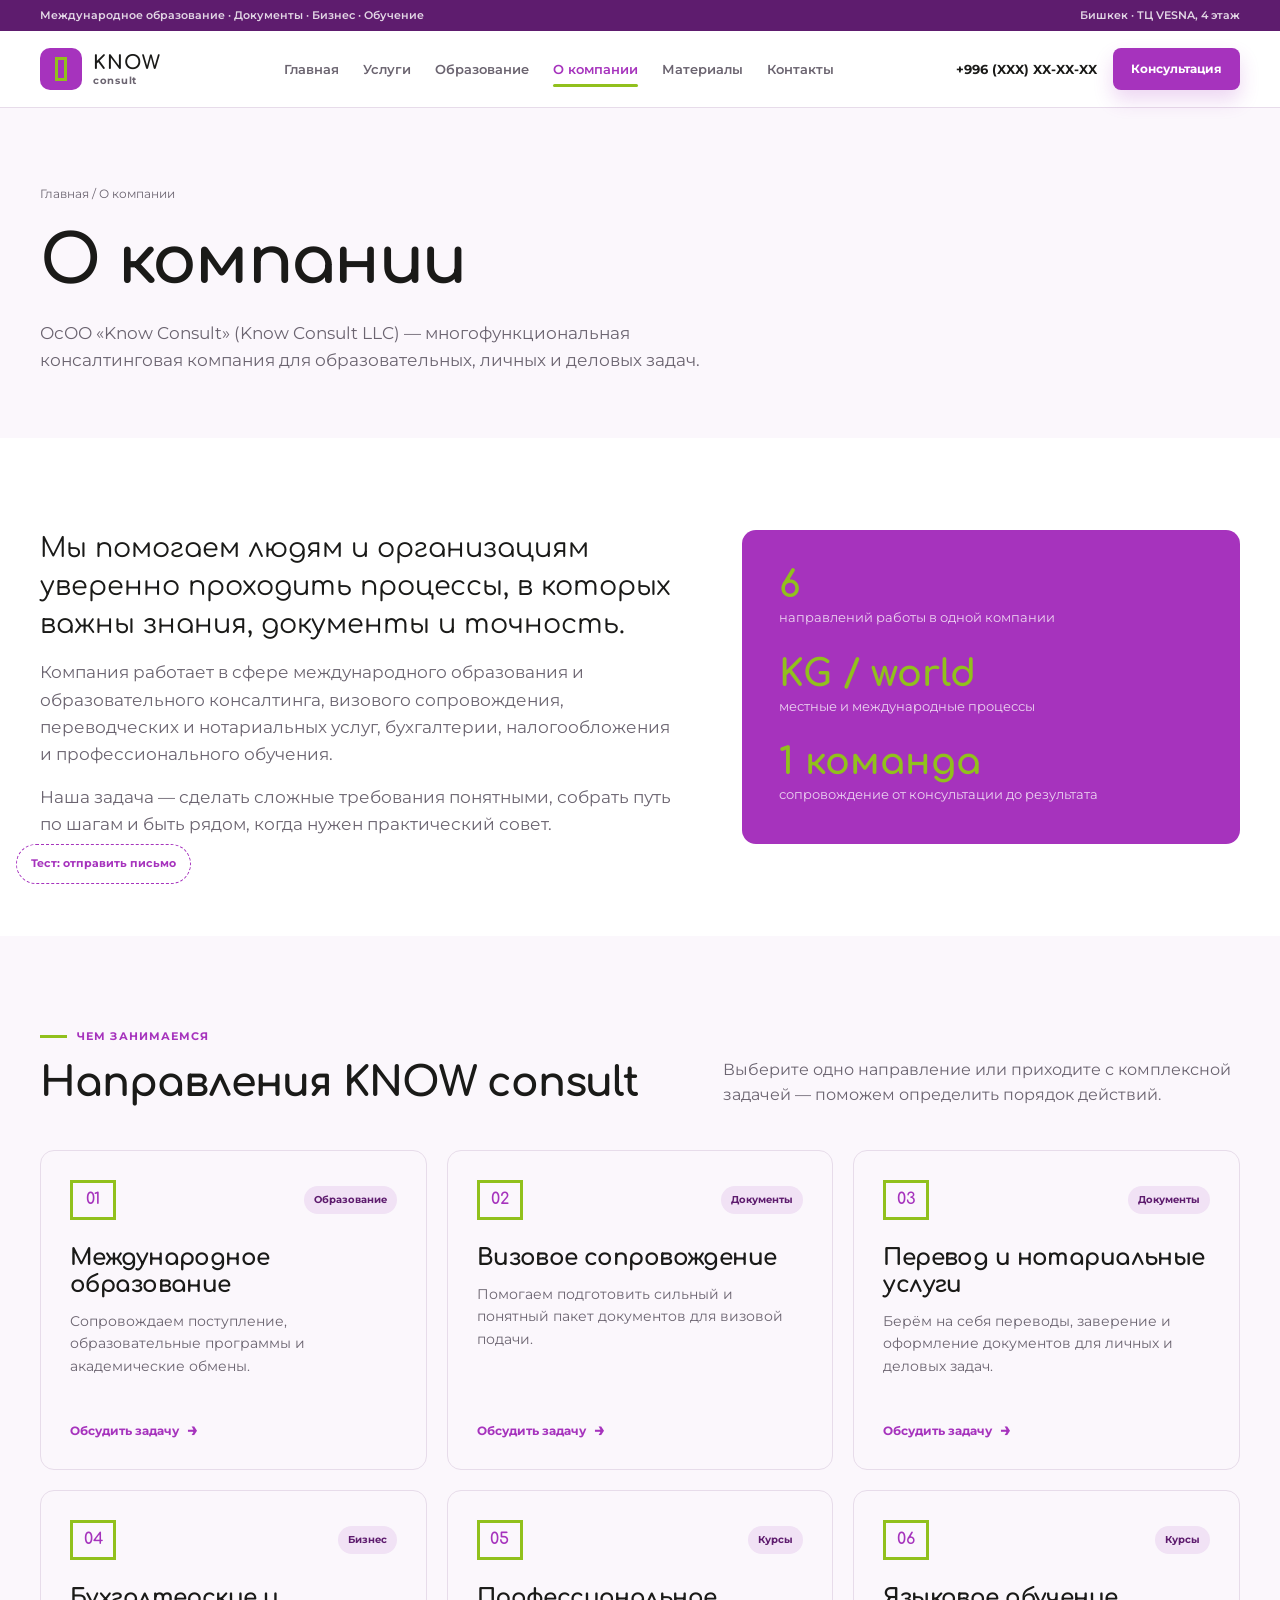
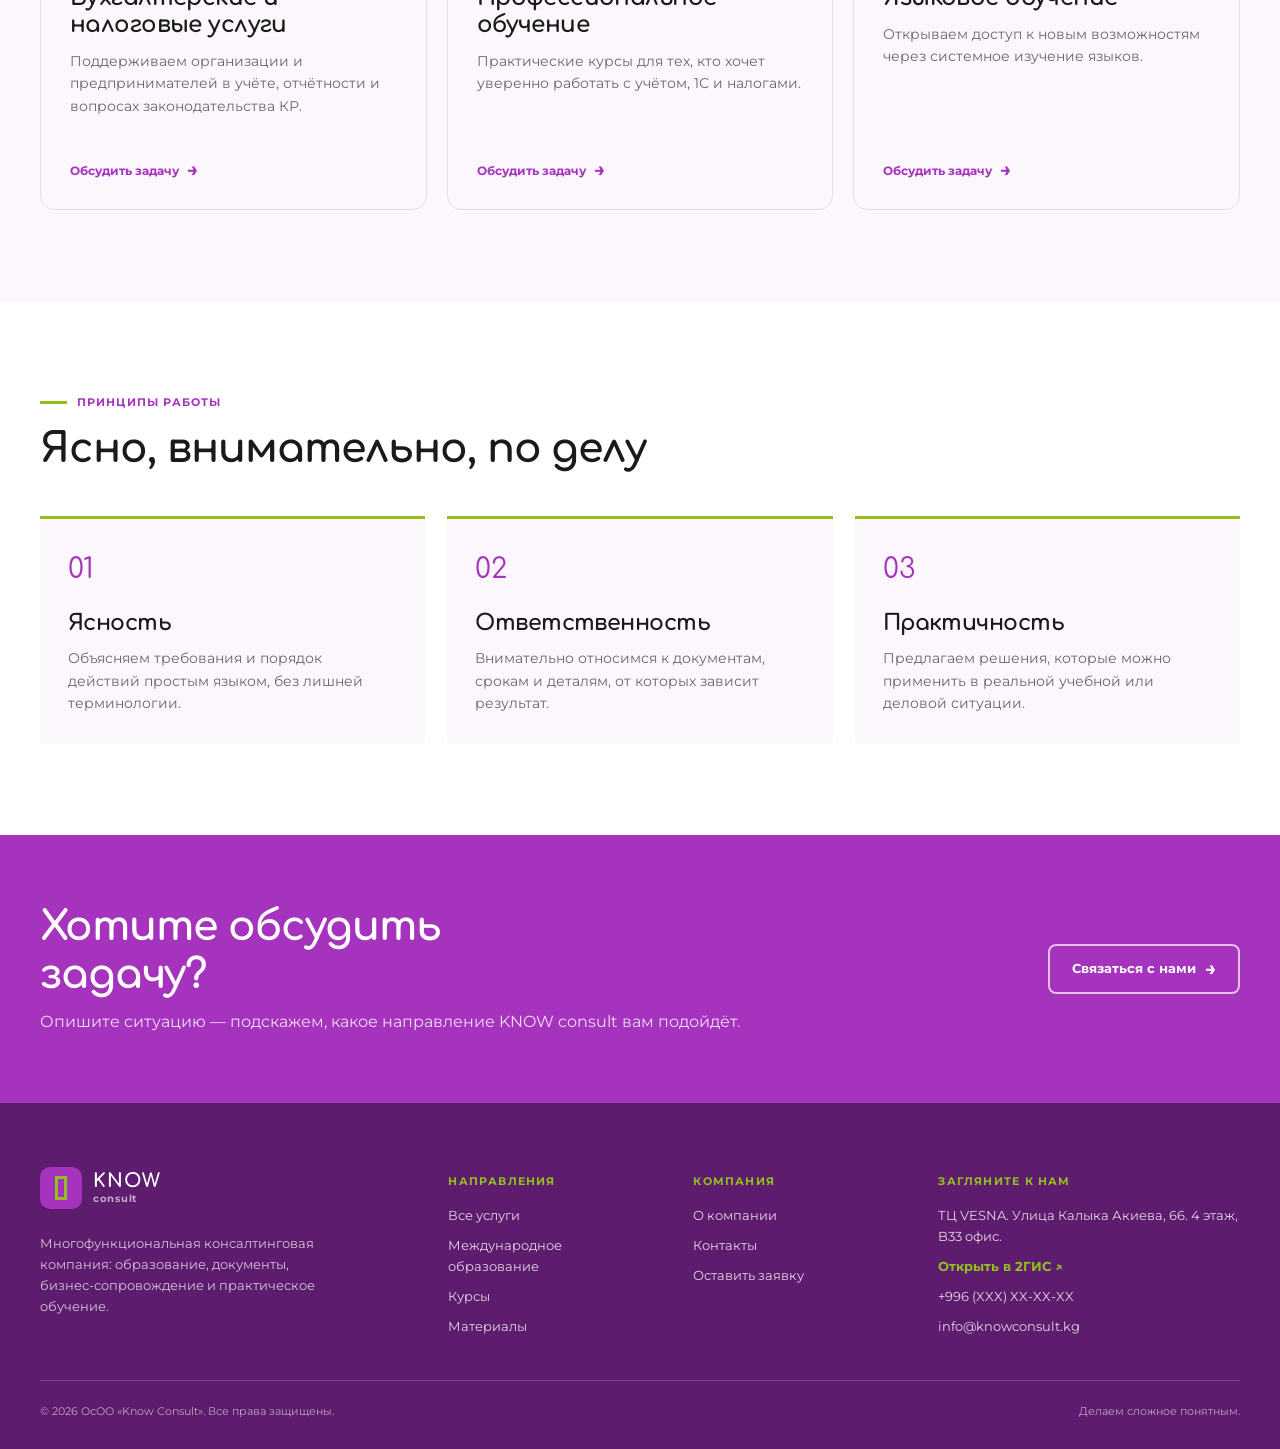
==== commit c67604c9: "Replace travel site with KNOW consult services platform Co-authored-by: arena-agent <297053741+arena" ====
--- a/about.html
+++ b/about.html
@@ -6,10 +6,10 @@
       name="viewport"
       content="width=device-width, initial-scale=1, viewport-fit=cover"
     />
-    <title>О нас — KNOW consult travel</title>
+    <title>О компании — KNOW consult</title>
     <meta
       name="description"
-      content="KNOW consult travel — туристическое направление компании KNOW consult из Бишкека."
+      content="ОсОО Know Consult — многофункциональная консалтинговая компания в сферах образования, виз, документов, бухгалтерии и обучения."
     />
     <link rel="icon" href="assets/img/favicon.svg" type="image/svg+xml" />
     <link rel="preconnect" href="https://fonts.googleapis.com" />
@@ -26,120 +26,124 @@
   </head>
   <body data-page="about">
     <div data-include="header"></div>
+
     <main>
       <section class="page-hero">
         <div class="wrap">
-          <div class="crumbs"><a href="index.html">Главная</a> / О нас</div>
-          <h1>Путешествия с вниманием к деталям</h1>
+          <div class="crumbs">
+            <a href="index.html">Главная</a> / О компании
+          </div>
+          <h1>О компании</h1>
           <p>
-            KNOW consult travel — туристическое направление компании KNOW
-            consult из Бишкека. Берём на себя организацию, чтобы у вас
-            оставалось главное: предвкушение.
+            ОсОО «Know Consult» (Know Consult LLC) — многофункциональная
+            консалтинговая компания для образовательных, личных и деловых задач.
           </p>
         </div>
       </section>
+
       <section class="section">
         <div class="wrap about-story">
-          <div class="copy">
+          <div class="about-story__copy">
             <p class="intro">
-              KNOW consult travel выросло из любви к дорогам, которые не
-              отмечены жирной линией в путеводителе.
+              Мы помогаем людям и организациям уверенно проходить процессы, в
+              которых важны знания, документы и точность.
             </p>
             <p>
-              Мы верим, что у каждой поездки есть свой темп. Кому-то важно
-              увидеть музей до открытия, кому-то — встретить закат в тихой
-              бухте, а кому-то — просто не думать ни о чём, кроме вида из окна.
+              Компания работает в сфере международного образования и
+              образовательного консалтинга, визового сопровождения,
+              переводческих и нотариальных услуг, бухгалтерии, налогообложения и
+              профессионального обучения.
             </p>
             <p>
-              Поэтому не собираем путешествия по шаблону. Спрашиваем, слушаем,
-              предлагаем и честно рассказываем о деталях — чтобы маршрут
-              ощущался вашим с первой минуты.
+              Наша задача — сделать сложные требования понятными, собрать путь
+              по шагам и быть рядом, когда нужен практический совет.
             </p>
           </div>
-          <aside class="about-side">
+          <aside class="about-facts">
             <div>
-              <strong>10 лет</strong><span>организуем поездки из Бишкека</span>
+              <strong>6</strong><span>направлений работы в одной компании</span>
             </div>
             <div>
-              <strong>32 страны</strong
-              ><span>в нашей живой карте маршрутов</span>
+              <strong>KG / world</strong
+              ><span>местные и международные процессы</span>
             </div>
             <div>
               <strong>1 команда</strong
-              ><span>которая остаётся рядом в пути</span>
+              ><span>сопровождение от консультации до результата</span>
             </div>
           </aside>
         </div>
       </section>
-      <section class="section section--sand">
+
+      <section class="section section--soft">
         <div class="wrap">
           <div class="sec-head">
             <div>
-              <p class="section-kicker">Наш подход</p>
-              <h2>Как мы работаем</h2>
+              <p class="section-kicker">Чем занимаемся</p>
+              <h2>Направления KNOW consult</h2>
+            </div>
+            <p class="sec-head__text">
+              Выберите одно направление или приходите с комплексной задачей —
+              поможем определить порядок действий.
+            </p>
+          </div>
+          <div class="service-grid" id="home-services"></div>
+        </div>
+      </section>
+
+      <section class="section">
+        <div class="wrap">
+          <div class="sec-head">
+            <div>
+              <p class="section-kicker">Принципы работы</p>
+              <h2>Ясно, внимательно, по делу</h2>
             </div>
           </div>
-          <div class="values">
-            <article class="value">
-              <h3>С вниманием</h3>
+          <div class="process-grid">
+            <article class="process-card">
+              <span class="process-card__number">01</span>
+              <h3>Ясность</h3>
               <p>
-                Задаём столько вопросов, сколько нужно, чтобы услышать не только
-                «куда», но и «зачем».
+                Объясняем требования и порядок действий простым языком, без
+                лишней терминологии.
               </p>
             </article>
-            <article class="value">
-              <h3>Без лишнего</h3>
+            <article class="process-card">
+              <span class="process-card__number">02</span>
+              <h3>Ответственность</h3>
               <p>
-                Не навязываем экскурсии, отели и услуги. Оставляем в маршруте
-                только то, что вам действительно нужно.
+                Внимательно относимся к документам, срокам и деталям, от которых
+                зависит результат.
               </p>
             </article>
-            <article class="value">
-              <h3>С ответственностью</h3>
+            <article class="process-card">
+              <span class="process-card__number">03</span>
+              <h3>Практичность</h3>
               <p>
-                Проверяем нюансы до бронирования и остаёмся на связи, если в
-                поездке что-то идёт не по плану.
+                Предлагаем решения, которые можно применить в реальной учебной
+                или деловой ситуации.
               </p>
             </article>
           </div>
         </div>
       </section>
-      <section class="section">
-        <div class="wrap review-wrap">
-          <div>
-            <p class="section-kicker">Наша формула</p>
-            <h2>Меньше суеты. Больше настоящего.</h2>
-          </div>
-          <figure class="review-card">
-            <blockquote>
-              «Мы не продаём километры и ночи в отелях. Мы создаём пространство,
-              в котором снова хочется удивляться.»
-            </blockquote>
-            <figcaption>
-              <span class="review-ava">K</span
-              ><span
-                ><b>Туристическое направление KNOW consult</b><br />продумываем
-                путь до мелочей</span
-              >
-            </figcaption>
-          </figure>
-        </div>
-      </section>
+
       <section class="cta-band">
         <div class="wrap">
           <div>
-            <h2>Давайте познакомимся</h2>
+            <h2>Хотите обсудить задачу?</h2>
             <p>
-              Приходите в офис или оставьте номер — поговорим о вашем следующем
-              путешествии.
+              Опишите ситуацию — подскажем, какое направление KNOW consult вам
+              подойдёт.
             </p>
           </div>
-          <a class="btn btn-light" href="contacts.html"
-            >Наши контакты <span class="arrow">→</span></a
-          >
+          <button class="btn btn-light" type="button" data-consult>
+            Связаться с нами <span class="arrow">→</span>
+          </button>
         </div>
       </section>
     </main>
+
     <div data-include="footer"></div>
     <script src="js/config.js"></script>
     <script src="js/data.js"></script>
--- a/css/variables.css
+++ b/css/variables.css
@@ -1,5 +1,6 @@
 /* ==========================================================
-   KNOW consult travel — фирменная система из moodboard
+   KNOW CONSULT — переменные фирменной палитры
+   Меняйте цвета и базовые размеры только в этом файле.
    ========================================================== */
 
 :root {
@@ -15,10 +16,11 @@
   --line: #e7dcea;
   --white: #ffffff;
   --error: #d93636;
+  --shadow: 0 16px 36px rgba(94, 28, 110, 0.1);
 
   --r-sm: 8px;
   --r-md: 14px;
-  --r-lg: 22px;
+  --r-lg: 24px;
   --r-pill: 999px;
 
   --head: "Comfortaa", "Trebuchet MS", "Segoe UI", sans-serif;
--- a/css/base.css
+++ b/css/base.css
@@ -1,5 +1,5 @@
 /* ==========================================================
-   База: сетка, типографика и общие блоки
+   Базовые правила: сброс, типографика и общая сетка
    ========================================================== */
 
 *,
@@ -7,28 +7,34 @@
 *::after {
   box-sizing: border-box;
 }
+
 html {
   scroll-behavior: smooth;
-  scroll-padding-top: 100px;
+  scroll-padding-top: 104px;
 }
+
 body {
   margin: 0;
   background: var(--white);
   color: var(--ink);
-  font: 400 16px/1.58 var(--body);
+  font: 400 16px/1.6 var(--body);
   -webkit-font-smoothing: antialiased;
 }
+
 body.modal-open {
   overflow: hidden;
 }
+
 img,
 svg {
   display: block;
   max-width: 100%;
 }
+
 a {
   color: inherit;
 }
+
 h1,
 h2,
 h3,
@@ -36,29 +42,35 @@
 p {
   margin: 0;
 }
+
 h1,
 h2,
 h3 {
   font-family: var(--head);
   font-weight: 700;
   letter-spacing: -0.025em;
-  line-height: 1.17;
+  line-height: 1.18;
 }
+
 h1 {
-  font-size: clamp(42px, 5.5vw, 68px);
+  font-size: clamp(42px, 5.2vw, 68px);
 }
+
 h2 {
-  font-size: clamp(30px, 3.4vw, 46px);
+  font-size: clamp(30px, 3.2vw, 46px);
 }
+
 h3 {
   font-size: 23px;
 }
+
 button,
 input,
 textarea,
 select {
   font: inherit;
 }
+
 button {
   cursor: pointer;
 }
@@ -67,12 +79,15 @@
   width: min(1200px, calc(100% - 64px));
   margin-inline: auto;
 }
+
 .section {
   padding: 92px 0;
 }
-.section--sand {
+
+.section--soft {
   background: var(--surface);
 }
+
 .section-kicker {
   display: flex;
   align-items: center;
@@ -84,12 +99,14 @@
   letter-spacing: 0.1em;
   text-transform: uppercase;
 }
+
 .section-kicker::before {
   width: 27px;
   height: 3px;
   background: var(--lime);
   content: "";
 }
+
 .sec-head {
   display: flex;
   align-items: flex-end;
@@ -97,10 +114,11 @@
   gap: 32px;
   margin-bottom: 42px;
 }
-.sec-head p {
-  max-width: 46ch;
+
+.sec-head__text {
+  max-width: 47ch;
   color: var(--muted);
-  font-size: 17px;
+  font-size: 16px;
 }
 
 :focus-visible {
--- a/css/components.css
+++ b/css/components.css
@@ -1,8 +1,8 @@
 /* ==========================================================
-   Компоненты: кнопки, навигация, карточки, формы, футер
+   Переиспользуемые компоненты
    ========================================================== */
 
-/* Buttons */
+/* Buttons and links */
 .btn {
   display: inline-flex;
   align-items: center;
@@ -22,47 +22,73 @@
     border-color 0.18s,
     color 0.18s;
 }
+
 .btn:hover {
   transform: translateY(-2px);
 }
+
 .btn-primary {
   background: var(--primary);
+  box-shadow: 0 10px 20px rgba(166, 51, 189, 0.2);
   color: var(--white);
-  box-shadow: 0 10px 20px rgba(166, 51, 189, 0.2);
-}
+}
+
 .btn-primary:hover {
   background: var(--primary-hover);
 }
+
 .btn-outline {
   border-color: var(--primary);
   background: transparent;
   color: var(--primary);
 }
+
 .btn-outline:hover {
   background: var(--lavender);
 }
+
 .btn-light {
-  border-color: rgba(255, 255, 255, 0.65);
+  border-color: rgba(255, 255, 255, 0.7);
   background: transparent;
   color: var(--white);
 }
+
 .btn-light:hover {
   border-color: var(--lime);
   background: var(--lime);
   color: var(--ink);
 }
+
 .btn-small {
   min-height: 42px;
   padding: 10px 16px;
   font-size: 12px;
 }
-.arrow {
+
+.arrow,
+.text-link span {
   font-size: 19px;
   line-height: 0;
   transition: transform 0.18s;
 }
-.btn:hover .arrow {
+
+.btn:hover .arrow,
+.text-link:hover span {
   transform: translateX(3px);
+}
+
+.text-link {
+  display: inline-flex;
+  align-items: center;
+  gap: 8px;
+  width: fit-content;
+  margin-top: auto;
+  padding: 16px 0 0;
+  border: 0;
+  background: transparent;
+  color: var(--primary);
+  font-size: 12px;
+  font-weight: 700;
 }
 
 /* Header */
@@ -70,28 +96,33 @@
   position: sticky;
   top: 0;
   z-index: 20;
-  background: rgba(255, 255, 255, 0.94);
   border-bottom: 1px solid var(--line);
+  background: rgba(255, 255, 255, 0.95);
   backdrop-filter: blur(15px);
 }
+
 .topline {
   background: var(--primary-deep);
   color: rgba(255, 255, 255, 0.82);
   font-size: 11px;
   font-weight: 600;
 }
+
 .topline .wrap {
   display: flex;
   align-items: center;
   justify-content: space-between;
   min-height: 31px;
 }
+
 .topline a {
   text-decoration: none;
 }
+
 .topline a:hover {
   color: var(--lime);
 }
+
 .main-nav {
   display: flex;
   align-items: center;
@@ -99,6 +130,7 @@
   gap: 24px;
   min-height: 76px;
 }
+
 .logo {
   display: inline-flex;
   align-items: center;
@@ -106,44 +138,50 @@
   color: var(--ink);
   text-decoration: none;
 }
+
 .logo-mark {
   position: relative;
   display: block;
   width: 42px;
   height: 42px;
-  overflow: hidden;
   border-radius: 10px;
   background: var(--primary);
 }
+
 .logo-mark::after {
   position: absolute;
   inset: 9px 15px;
   border: 3px solid var(--lime);
   content: "";
 }
+
 .logo-type {
   display: flex;
   flex-direction: column;
   line-height: 1;
 }
+
 .logo-type b {
   font-family: var(--head);
   font-size: 19px;
   letter-spacing: 0.04em;
 }
+
 .logo-type span {
   margin-top: 4px;
   color: var(--muted);
-  font-size: 9px;
-  font-weight: 700;
-  letter-spacing: 0.08em;
-  text-transform: uppercase;
-}
+  font-size: 10px;
+  font-weight: 700;
+  letter-spacing: 0.07em;
+  text-transform: lowercase;
+}
+
 .nav {
   display: flex;
   align-items: center;
-  gap: 25px;
-}
+  gap: 24px;
+}
+
 .nav a {
   position: relative;
   padding: 8px 0;
@@ -152,10 +190,12 @@
   font-weight: 600;
   text-decoration: none;
 }
+
 .nav a:hover,
 .nav a.active {
   color: var(--primary);
 }
+
 .nav a.active::after {
   position: absolute;
   right: 0;
@@ -166,17 +206,20 @@
   background: var(--lime);
   content: "";
 }
+
 .head-actions {
   display: flex;
   align-items: center;
   gap: 16px;
 }
+
 .phone {
   font-size: 13px;
   font-weight: 700;
   text-decoration: none;
   white-space: nowrap;
 }
+
 .burger {
   display: none;
   width: 43px;
@@ -186,6 +229,7 @@
   border-radius: var(--r-sm);
   background: var(--lavender);
 }
+
 .burger i {
   display: block;
   width: 19px;
@@ -195,160 +239,170 @@
   background: var(--primary-deep);
 }
 
-/* Tour cards */
-.tour-grid,
-.tour-list {
+/* Service cards */
+.service-grid,
+.service-list {
   display: grid;
   grid-template-columns: repeat(3, 1fr);
-  gap: 24px;
-}
-.tour-card {
-  display: flex;
+  gap: 20px;
+}
+
+.service-card {
+  display: flex;
+  min-height: 390px;
   flex-direction: column;
-  min-height: 455px;
-  overflow: hidden;
+  padding: 29px;
   border: 1px solid var(--line);
   border-radius: var(--r-md);
   background: var(--white);
-  color: var(--ink);
-  text-decoration: none;
   transition:
     border-color 0.2s,
     box-shadow 0.2s,
     transform 0.2s;
 }
-.tour-card:hover {
-  transform: translateY(-5px);
+
+.service-card:hover {
+  transform: translateY(-4px);
   border-color: var(--primary);
-  box-shadow: 0 14px 32px rgba(94, 28, 110, 0.12);
-}
-.tour-card__photo {
-  position: relative;
-  aspect-ratio: 1.38;
-  overflow: hidden;
-  background: var(--lavender);
-}
-.tour-card__photo img {
-  width: 100%;
-  height: 100%;
-  object-fit: cover;
-  transition: transform 0.45s;
-}
-.tour-card:hover .tour-card__photo img {
-  transform: scale(1.05);
-}
-.tour-card__badge {
-  position: absolute;
-  top: 15px;
-  left: 15px;
-  padding: 7px 11px;
-  border-radius: var(--r-pill);
-  background: var(--lime);
-  color: var(--ink);
-  font-size: 10px;
-  font-weight: 700;
-}
-.tour-card__body {
-  display: flex;
-  flex: 1;
-  flex-direction: column;
-  padding: 22px;
-}
-.tour-card__country {
-  color: var(--primary);
-  font-size: 11px;
-  font-weight: 700;
-  letter-spacing: 0.09em;
-  text-transform: uppercase;
-}
-.tour-card h3 {
-  margin: 8px 0 10px;
-  font-size: 25px;
-}
-.tour-card__meta {
-  color: var(--muted);
-  font-size: 13px;
-}
-.tour-card__bottom {
-  display: flex;
-  align-items: end;
+  box-shadow: var(--shadow);
+}
+
+.service-card--compact {
+  min-height: 320px;
+  background: var(--surface);
+}
+
+.service-card__top {
+  display: flex;
+  align-items: center;
   justify-content: space-between;
   gap: 12px;
-  margin-top: auto;
-  padding-top: 17px;
-  border-top: 1px solid var(--line);
-}
-.price span {
-  display: block;
-  color: var(--muted);
-  font-size: 10px;
-}
-.price b {
-  font-family: var(--head);
-  font-size: 21px;
-}
-.card-link {
-  color: var(--primary);
-  font-size: 12px;
-  font-weight: 700;
-}
-
-/* Benefit cards */
-.benefit-grid {
+  margin-bottom: 24px;
+}
+
+.service-card__number {
   display: grid;
-  grid-template-columns: repeat(3, 1fr);
-  gap: 20px;
-}
-.benefit {
-  padding: 30px;
-  border: 1px solid var(--line);
-  border-radius: var(--r-md);
-  background: var(--surface);
-}
-.benefit__icon {
-  display: grid;
-  width: 51px;
-  height: 51px;
-  margin-bottom: 22px;
+  width: 46px;
+  height: 40px;
   place-items: center;
   border: 3px solid var(--lime);
   color: var(--primary);
-  font-size: 22px;
-}
-.benefit h3 {
-  margin-bottom: 10px;
+  font-family: var(--head);
+  font-size: 16px;
+  font-weight: 700;
+}
+
+.service-card__tag {
+  padding: 6px 10px;
+  border-radius: var(--r-pill);
+  background: var(--lavender);
+  color: var(--primary-deep);
+  font-size: 10px;
+  font-weight: 700;
+}
+
+.service-card h3 {
+  margin-bottom: 12px;
   font-size: 23px;
 }
-.benefit p {
+
+.service-card p {
   color: var(--muted);
   font-size: 14px;
 }
 
-/* Forms */
+.service-card ul {
+  display: flex;
+  flex-direction: column;
+  gap: 10px;
+  margin: 20px 0 0;
+  padding: 0;
+  list-style: none;
+}
+
+.service-card li {
+  position: relative;
+  padding-left: 20px;
+  color: var(--muted);
+  font-size: 13px;
+}
+
+.service-card li::before {
+  position: absolute;
+  top: 7px;
+  left: 0;
+  width: 7px;
+  height: 10px;
+  border: 2px solid var(--lime);
+  content: "";
+}
+
+/* Course cards */
+.course-grid {
+  display: grid;
+  grid-template-columns: repeat(4, 1fr);
+  gap: 14px;
+}
+
+.course-card {
+  min-height: 198px;
+  padding: 22px;
+  border: 1px solid rgba(255, 255, 255, 0.24);
+  border-radius: var(--r-sm);
+  background: rgba(255, 255, 255, 0.07);
+  color: var(--white);
+}
+
+.course-card__code {
+  display: inline-block;
+  margin-bottom: 22px;
+  padding: 5px 8px;
+  background: var(--lime);
+  color: var(--ink);
+  font-size: 11px;
+  font-weight: 700;
+}
+
+.course-card h3 {
+  margin-bottom: 9px;
+  font-size: 18px;
+}
+
+.course-card p {
+  color: rgba(255, 255, 255, 0.74);
+  font-size: 12px;
+  line-height: 1.5;
+}
+
+/* Standard form */
 .form {
   padding: 30px;
   border: 1px solid var(--line);
   border-top: 5px solid var(--lime);
   border-radius: var(--r-md);
   background: var(--white);
-  box-shadow: 0 16px 35px rgba(94, 28, 110, 0.1);
-}
+  box-shadow: var(--shadow);
+}
+
 .form-title {
   font-family: var(--head);
-  font-size: 28px;
+  font-size: 27px;
   line-height: 1.2;
 }
+
 .form-caption {
   margin: 8px 0 20px;
   color: var(--muted);
   font-size: 13px;
 }
+
 .field {
   display: flex;
   flex-direction: column;
   gap: 6px;
   margin-top: 13px;
 }
+
 .field label {
   color: var(--muted);
   font-size: 11px;
@@ -356,6 +410,7 @@
   letter-spacing: 0.04em;
   text-transform: uppercase;
 }
+
 .field input,
 .field textarea {
   width: 100%;
@@ -366,27 +421,33 @@
   color: var(--ink);
   outline: none;
 }
+
 .field textarea {
   min-height: 86px;
   resize: vertical;
 }
+
 .field input:focus,
 .field textarea:focus {
   border-color: var(--primary);
   box-shadow: 0 0 0 3px rgba(166, 51, 189, 0.12);
 }
+
 .field.err input,
 .field.err textarea {
   border-color: var(--error);
 }
+
 .help {
   display: none;
   color: var(--error);
   font-size: 11px;
 }
+
 .field.err .help {
   display: block;
 }
+
 .check {
   display: flex;
   align-items: flex-start;
@@ -396,25 +457,31 @@
   font-size: 11px;
   line-height: 1.4;
 }
+
 .check input {
   width: 16px;
   height: 16px;
   margin: 0;
   accent-color: var(--primary);
 }
+
 .check.err {
   color: var(--error);
 }
+
 .form .btn {
   width: 100%;
 }
+
 .form-status {
   margin: 10px 0 0;
   font-size: 12px;
 }
+
 .err-text {
   color: var(--error);
 }
+
 .success {
   display: none;
   padding: 30px;
@@ -424,10 +491,12 @@
   background: var(--white);
   text-align: center;
 }
+
 .success h3 {
   margin-bottom: 8px;
   font-size: 26px;
 }
+
 .success p {
   color: var(--muted);
   font-size: 14px;
@@ -443,9 +512,11 @@
   padding: 20px;
   background: rgba(26, 26, 24, 0.6);
 }
+
 .modal[hidden] {
   display: none;
 }
+
 .modal-box {
   position: relative;
   width: min(500px, 100%);
@@ -455,6 +526,7 @@
   border-radius: var(--r-lg);
   background: var(--surface);
 }
+
 .modal-close {
   position: absolute;
   top: 14px;
@@ -468,11 +540,13 @@
   font-size: 24px;
   line-height: 1;
 }
+
 .modal-lead {
   margin: 8px 0 14px;
   color: var(--muted);
   font-size: 14px;
 }
+
 .modal-box .form {
   padding: 0;
   border: 0;
@@ -487,6 +561,7 @@
   background: var(--primary-deep);
   color: var(--white);
 }
+
 .foot-top {
   display: grid;
   grid-template-columns: 1.45fr 0.8fr 0.8fr 1.2fr;
@@ -494,18 +569,22 @@
   padding-bottom: 44px;
   border-bottom: 1px solid rgba(255, 255, 255, 0.2);
 }
+
 .site-footer .logo {
   color: var(--white);
 }
+
 .site-footer .logo-type span {
   color: rgba(255, 255, 255, 0.64);
 }
+
 .foot-intro {
-  max-width: 31ch;
+  max-width: 32ch;
   margin-top: 17px;
   color: rgba(255, 255, 255, 0.74);
   font-size: 13px;
 }
+
 .site-footer h4 {
   margin: 6px 0 15px;
   color: var(--lime);
@@ -513,6 +592,7 @@
   letter-spacing: 0.11em;
   text-transform: uppercase;
 }
+
 .site-footer ul {
   display: flex;
   flex-direction: column;
@@ -521,15 +601,18 @@
   padding: 0;
   list-style: none;
 }
+
 .site-footer li,
 .site-footer li a {
   color: rgba(255, 255, 255, 0.82);
   font-size: 13px;
   text-decoration: none;
 }
+
 .site-footer li a:hover {
   color: var(--lime);
 }
+
 .foot-bot {
   display: flex;
   justify-content: space-between;
@@ -538,6 +621,7 @@
   color: rgba(255, 255, 255, 0.6);
   font-size: 11px;
 }
+
 .map-link {
   color: var(--lime) !important;
   font-weight: 700;
@@ -545,8 +629,8 @@
 
 .test-mail {
   position: fixed;
+  bottom: 16px;
   left: 16px;
-  bottom: 16px;
   z-index: 35;
   padding: 10px 14px;
   border: 1px dashed var(--primary);
@@ -556,10 +640,12 @@
   font-size: 11px;
   font-weight: 700;
 }
+
 .test-mail.ok {
   border-color: var(--lime-dark);
   color: var(--lime-dark);
 }
+
 .test-mail.bad {
   border-color: var(--error);
   color: var(--error);
--- a/css/pages.css
+++ b/css/pages.css
@@ -1,77 +1,86 @@
 /* ==========================================================
-   Блоки страниц
+   Секции страниц KNOW CONSULT
    ========================================================== */
 
-/* Главная */
+/* Home */
 .hero {
   position: relative;
-  min-height: 620px;
+  min-height: 630px;
   overflow: hidden;
   background: var(--primary-deep);
   color: var(--white);
 }
+
 .hero__media,
 .hero__veil {
   position: absolute;
   inset: 0;
 }
+
 .hero__media img {
   width: 100%;
   height: 100%;
   object-fit: cover;
   object-position: center;
 }
+
 .hero__veil {
   background: linear-gradient(
     90deg,
-    rgba(47, 12, 56, 0.91) 0%,
-    rgba(70, 19, 82, 0.75) 43%,
-    rgba(70, 19, 82, 0.18) 100%
+    rgba(53, 13, 63, 0.94) 0%,
+    rgba(73, 18, 86, 0.8) 45%,
+    rgba(73, 18, 86, 0.22) 100%
   );
 }
+
 .hero::after {
   position: absolute;
+  top: 104px;
   right: max(6vw, 70px);
-  top: 105px;
-  width: 86px;
-  height: 290px;
+  width: 92px;
+  height: 286px;
   border: 17px solid var(--lime);
   content: "";
-  opacity: 0.95;
-}
+}
+
 .hero .wrap {
   position: relative;
   z-index: 1;
   display: flex;
-  min-height: 620px;
+  min-height: 630px;
   flex-direction: column;
   align-items: flex-start;
   justify-content: center;
-  padding: 70px 0;
-}
+  padding: 72px 0;
+}
+
 .hero .eyebrow {
   margin-bottom: 18px;
   color: var(--lime);
   font-size: 12px;
   font-weight: 700;
-  letter-spacing: 0.13em;
+  letter-spacing: 0.12em;
   text-transform: uppercase;
 }
+
 .hero h1 {
-  max-width: 11ch;
-}
+  max-width: 12ch;
+}
+
 .hero__lead {
-  max-width: 45ch;
+  max-width: 52ch;
   margin: 23px 0 31px;
   color: rgba(255, 255, 255, 0.86);
-  font-size: 18px;
-}
+  font-size: 17px;
+}
+
 .hero__actions {
   display: flex;
   flex-wrap: wrap;
   gap: 12px;
 }
-.hero__trust {
+
+.hero__facts {
   position: absolute;
   right: max(32px, calc((100vw - 1200px) / 2));
   bottom: 30px;
@@ -81,91 +90,97 @@
   padding: 17px 21px;
   border: 1px solid rgba(255, 255, 255, 0.28);
   border-radius: var(--r-sm);
-  background: rgba(94, 28, 110, 0.65);
+  background: rgba(94, 28, 110, 0.68);
   backdrop-filter: blur(9px);
 }
-.hero__trust b {
+
+.hero__facts b {
   display: block;
   color: var(--lime);
   font-family: var(--head);
   font-size: 26px;
   line-height: 1;
 }
-.hero__trust span {
+
+.hero__facts span {
   display: block;
   margin-top: 4px;
   color: rgba(255, 255, 255, 0.78);
   font-size: 11px;
 }
 
-.search-panel {
+.service-jump {
   position: relative;
   z-index: 3;
-  width: min(1100px, calc(100% - 64px));
+  width: min(1120px, calc(100% - 64px));
   margin: -39px auto 0;
-  padding: 16px 20px;
+  padding: 18px 20px;
   border: 1px solid var(--line);
   border-radius: var(--r-md);
   background: var(--white);
-  box-shadow: 0 16px 38px rgba(94, 28, 110, 0.16);
-}
-.search-panel form {
-  display: grid;
-  grid-template-columns: 1.2fr 1fr 1fr auto;
-  gap: 12px;
-  align-items: center;
-}
-.search-panel label {
-  display: block;
+  box-shadow: var(--shadow);
+}
+
+.service-jump__label {
+  margin-bottom: 11px;
   color: var(--muted);
   font-size: 10px;
   font-weight: 700;
-  letter-spacing: 0.09em;
+  letter-spacing: 0.1em;
   text-transform: uppercase;
 }
-.search-panel select {
-  width: 100%;
-  margin-top: 3px;
-  padding: 2px 0;
-  border: 0;
-  background: transparent;
-  color: var(--ink);
-  font-size: 13px;
-  font-weight: 600;
-  outline: 0;
-}
-.search-panel .search-field {
-  padding: 4px 14px;
-  border-right: 1px solid var(--line);
-}
-.search-panel .search-field:nth-child(3) {
-  border-right: 0;
-}
-
-.tour-intro {
+
+.service-jump__links {
+  display: flex;
+  flex-wrap: wrap;
+  gap: 9px;
+}
+
+.service-jump__links a {
+  padding: 8px 11px;
+  border: 1px solid var(--line);
+  border-radius: var(--r-pill);
+  color: var(--primary-deep);
+  font-size: 11px;
+  font-weight: 700;
+  text-decoration: none;
+}
+
+.service-jump__links a:hover {
+  border-color: var(--primary);
+  background: var(--lavender);
+}
+
+.company-intro {
   display: grid;
   grid-template-columns: 1.05fr 0.95fr;
-  gap: 65px;
-  align-items: end;
-}
-.tour-intro .text {
+  gap: 70px;
+  align-items: start;
+}
+
+.company-intro__copy {
   color: var(--muted);
   font-size: 17px;
 }
-.tour-intro .note {
+
+.company-intro__copy p + p {
+  margin-top: 15px;
+}
+
+.company-intro__note {
   position: relative;
-  grid-column: span 2;
-  padding: 28px 33px;
+  padding: 30px 32px;
   border-radius: var(--r-md);
   background: var(--lavender);
   color: var(--primary-deep);
   font-family: var(--head);
-  font-size: 25px;
-  line-height: 1.3;
-}
-.tour-intro .note::before {
-  position: absolute;
-  top: -19px;
+  font-size: 24px;
+  line-height: 1.35;
+}
+
+.company-intro__note::before {
+  position: absolute;
+  top: -18px;
   left: 24px;
   color: var(--lime);
   content: "“";
@@ -174,129 +189,308 @@
   line-height: 1;
 }
 
-.experience {
+.course-feature {
+  overflow: hidden;
+  border-radius: var(--r-lg);
+  background: var(--primary-deep);
+  color: var(--white);
+}
+
+.course-feature__head {
+  display: flex;
+  align-items: end;
+  justify-content: space-between;
+  gap: 28px;
+  padding: 52px 52px 35px;
+}
+
+.course-feature__head .section-kicker {
+  color: var(--lime);
+}
+
+.course-feature__head p:last-child {
+  max-width: 46ch;
+  color: rgba(255, 255, 255, 0.74);
+  font-size: 15px;
+}
+
+.course-feature .course-grid {
+  padding: 0 52px 52px;
+}
+
+.education-split {
   display: grid;
   grid-template-columns: 1fr 1fr;
   overflow: hidden;
   border-radius: var(--r-lg);
-  background: var(--primary-deep);
-}
-.experience__photo {
-  min-height: 520px;
-}
-.experience__photo img {
+  background: var(--surface);
+}
+
+.education-split__photo {
+  min-height: 480px;
+}
+
+.education-split__photo img {
   width: 100%;
   height: 100%;
   object-fit: cover;
 }
-.experience__copy {
+
+.education-split__copy {
   display: flex;
   flex-direction: column;
   align-items: flex-start;
   justify-content: center;
-  padding: 65px;
+  padding: 58px;
+}
+
+.education-split__copy p:not(.section-kicker) {
+  margin: 18px 0 27px;
+  color: var(--muted);
+}
+
+.education-split__points {
+  display: grid;
+  grid-template-columns: repeat(2, 1fr);
+  gap: 15px;
+  width: 100%;
+  margin-top: 24px;
+  padding-top: 23px;
+  border-top: 1px solid var(--line);
+}
+
+.education-split__points strong {
+  display: block;
+  color: var(--primary);
+  font-family: var(--head);
+  font-size: 26px;
+}
+
+.education-split__points span {
+  color: var(--muted);
+  font-size: 12px;
+}
+
+.process-grid {
+  display: grid;
+  grid-template-columns: repeat(3, 1fr);
+  gap: 22px;
+}
+
+.process-card {
+  position: relative;
+  padding: 28px;
+  border-top: 3px solid var(--lime);
+  background: var(--surface);
+}
+
+.process-card__number {
+  display: block;
+  margin-bottom: 20px;
+  color: var(--primary);
+  font-family: var(--head);
+  font-size: 28px;
+}
+
+.process-card h3 {
+  margin-bottom: 10px;
+  font-size: 22px;
+}
+
+.process-card p {
+  color: var(--muted);
+  font-size: 14px;
+}
+
+/* Inner page hero */
+.page-hero {
+  padding: 76px 0 64px;
+  background: var(--surface);
+}
+
+.crumbs {
+  margin-bottom: 20px;
+  color: var(--muted);
+  font-size: 12px;
+}
+
+.crumbs a {
+  text-decoration: none;
+}
+
+.crumbs a:hover {
+  color: var(--primary);
+}
+
+.page-hero h1 {
+  max-width: 14ch;
+}
+
+.page-hero p {
+  max-width: 62ch;
+  margin-top: 18px;
+  color: var(--muted);
+  font-size: 17px;
+}
+
+/* Services */
+.service-list .service-card {
+  min-height: 450px;
+}
+
+.course-inline {
+  display: grid;
+  grid-template-columns: 0.9fr 1.1fr;
+  gap: 50px;
+  padding: 50px;
+  border-radius: var(--r-lg);
+  background: var(--lavender);
+}
+
+.course-inline__copy p:not(.section-kicker) {
+  margin: 17px 0 26px;
+  color: var(--muted);
+}
+
+.course-inline .course-card {
+  border-color: var(--line);
+  background: var(--white);
+  color: var(--ink);
+}
+
+.course-inline .course-card p {
+  color: var(--muted);
+}
+
+/* Education */
+.education-lead {
+  display: grid;
+  grid-template-columns: 1fr 1fr;
+  gap: 68px;
+  align-items: center;
+}
+
+.education-lead__copy > p:not(.section-kicker) {
+  margin-top: 17px;
+  color: var(--muted);
+  font-size: 17px;
+}
+
+.education-lead__photo {
+  position: relative;
+  min-height: 410px;
+  overflow: hidden;
+  border-radius: var(--r-lg);
+}
+
+.education-lead__photo img {
+  width: 100%;
+  height: 100%;
+  object-fit: cover;
+}
+
+.education-lead__photo::after {
+  position: absolute;
+  right: 28px;
+  bottom: 28px;
+  width: 70px;
+  height: 140px;
+  border: 12px solid var(--lime);
+  content: "";
+}
+
+.format-grid {
+  display: grid;
+  grid-template-columns: repeat(3, 1fr);
+  gap: 20px;
+}
+
+.format-card {
+  padding: 30px;
+  border: 1px solid var(--line);
+  border-radius: var(--r-md);
+  background: var(--white);
+}
+
+.format-card__number {
+  display: grid;
+  width: 44px;
+  height: 39px;
+  margin-bottom: 23px;
+  place-items: center;
+  border: 3px solid var(--lime);
+  color: var(--primary);
+  font-family: var(--head);
+  font-size: 16px;
+  font-weight: 700;
+}
+
+.format-card h3 {
+  margin-bottom: 11px;
+  font-size: 23px;
+}
+
+.format-card p {
+  color: var(--muted);
+  font-size: 14px;
+}
+
+/* About */
+.about-story {
+  display: grid;
+  grid-template-columns: 1.12fr 0.88fr;
+  gap: 68px;
+  align-items: start;
+}
+
+.about-story__copy {
+  color: var(--muted);
+  font-size: 17px;
+}
+
+.about-story__copy .intro {
+  color: var(--ink);
+  font-family: var(--head);
+  font-size: 27px;
+  line-height: 1.4;
+}
+
+.about-story__copy p + p {
+  margin-top: 16px;
+}
+
+.about-facts {
+  padding: 37px;
+  border-radius: var(--r-md);
+  background: var(--primary);
   color: var(--white);
 }
-.experience__copy .section-kicker {
-  color: var(--lime);
-}
-.experience__copy .section-kicker::before {
-  background: var(--lime);
-}
-.experience__copy p {
-  max-width: 37ch;
-  margin: 19px 0 29px;
-  color: rgba(255, 255, 255, 0.79);
-}
-.experience__facts {
-  display: grid;
-  grid-template-columns: repeat(2, 1fr);
-  gap: 20px;
-  width: 100%;
-  margin-top: 20px;
-  padding-top: 26px;
-  border-top: 1px solid rgba(255, 255, 255, 0.25);
-}
-.experience__facts strong {
+
+.about-facts div + div {
+  margin-top: 26px;
+}
+
+.about-facts strong {
   display: block;
   color: var(--lime);
   font-family: var(--head);
-  font-size: 29px;
-}
-.experience__facts span {
-  color: rgba(255, 255, 255, 0.72);
-  font-size: 12px;
-}
-
-.review-wrap {
-  display: grid;
-  grid-template-columns: 0.8fr 1.2fr;
-  gap: 65px;
-  align-items: center;
-}
-.review-card {
-  padding: 38px;
-  border: 1px solid var(--line);
-  border-radius: var(--r-md);
-  background: var(--white);
-  box-shadow: 0 12px 30px rgba(94, 28, 110, 0.08);
-}
-.review-card blockquote {
-  font-family: var(--head);
-  font-size: 26px;
-  line-height: 1.38;
-}
-.review-card figcaption {
-  display: flex;
-  align-items: center;
-  gap: 13px;
-  margin-top: 25px;
-  color: var(--muted);
+  font-size: 37px;
+  line-height: 1;
+}
+
+.about-facts span {
+  color: rgba(255, 255, 255, 0.79);
   font-size: 13px;
 }
-.review-ava {
-  display: grid;
-  width: 38px;
-  height: 38px;
-  place-items: center;
-  border-radius: 50%;
-  background: var(--primary);
-  color: var(--white);
-  font-size: 12px;
-  font-weight: 700;
-}
-
-/* Общие страницы */
-.page-hero {
-  padding: 78px 0 66px;
-  background: var(--surface);
-}
-.crumbs {
-  margin-bottom: 20px;
-  color: var(--muted);
-  font-size: 12px;
-}
-.crumbs a {
-  text-decoration: none;
-}
-.crumbs a:hover {
-  color: var(--primary);
-}
-.page-hero h1 {
-  max-width: 13ch;
-}
-.page-hero p {
-  max-width: 53ch;
-  margin-top: 18px;
-  color: var(--muted);
-  font-size: 18px;
-}
+
+/* Materials */
 .filters {
   display: flex;
   flex-wrap: wrap;
   gap: 8px;
-  margin-top: 31px;
-}
+  margin-top: 29px;
+}
+
 .filters button {
   padding: 9px 15px;
   border: 1px solid #d9c8de;
@@ -306,183 +500,80 @@
   font-size: 12px;
   font-weight: 700;
 }
+
 .filters button:hover,
 .filters button[aria-pressed="true"] {
   border-color: var(--primary);
   background: var(--primary);
   color: var(--white);
 }
-.tour-list .tour-card {
-  min-height: 440px;
-}
-
-.format-grid {
-  display: grid;
-  grid-template-columns: repeat(3, 1fr);
-  gap: 20px;
-}
-.format-card {
-  padding: 30px;
-  border: 1px solid var(--line);
-  border-radius: var(--r-md);
-  background: var(--white);
-}
-.format-card__number {
-  display: grid;
-  width: 43px;
-  height: 39px;
-  margin-bottom: 23px;
-  place-items: center;
-  border: 3px solid var(--lime);
-  color: var(--primary);
-  font-family: var(--head);
-  font-size: 17px;
-}
-.format-card h3 {
-  margin-bottom: 11px;
-  font-size: 23px;
-}
-.format-card p {
-  color: var(--muted);
-  font-size: 14px;
-}
-
-.destinations {
+
+.post-grid {
   display: grid;
   grid-template-columns: repeat(3, 1fr);
   gap: 24px;
 }
-.destination {
-  position: relative;
-  min-height: 310px;
-  overflow: hidden;
-  border-radius: var(--r-md);
-  background: var(--primary-deep);
-  color: var(--white);
-}
-.destination img {
-  position: absolute;
-  inset: 0;
-  width: 100%;
-  height: 100%;
-  object-fit: cover;
-  opacity: 0.86;
-  transition: transform 0.5s;
-}
-.destination:hover img {
-  transform: scale(1.06);
-}
-.destination::after {
-  position: absolute;
-  inset: 0;
-  background: linear-gradient(180deg, transparent 28%, rgba(64, 13, 75, 0.88));
-  content: "";
-}
-.destination__body {
-  position: absolute;
-  z-index: 1;
-  right: 23px;
-  bottom: 22px;
-  left: 23px;
-}
-.destination__body span {
-  color: var(--lime);
-  font-size: 11px;
-  font-weight: 700;
-  letter-spacing: 0.1em;
-  text-transform: uppercase;
-}
-.destination__body h3 {
-  margin-top: 5px;
-  font-size: 30px;
-}
-.destination__body p {
-  margin-top: 4px;
-  color: rgba(255, 255, 255, 0.78);
-  font-size: 13px;
-}
-
-.about-story {
-  display: grid;
-  grid-template-columns: 1.12fr 0.88fr;
-  gap: 65px;
-  align-items: start;
-}
-.about-story .copy {
-  color: var(--muted);
-  font-size: 17px;
-}
-.about-story .copy .intro {
-  color: var(--ink);
-  font-family: var(--head);
-  font-size: 28px;
-  line-height: 1.38;
-}
-.about-story .copy p + p {
-  margin-top: 16px;
-}
-.about-side {
-  padding: 37px;
-  border-radius: var(--r-md);
-  background: var(--primary);
-  color: var(--white);
-}
-.about-side div + div {
-  margin-top: 26px;
-}
-.about-side strong {
-  display: block;
-  color: var(--lime);
-  font-family: var(--head);
-  font-size: 38px;
-  line-height: 1;
-}
-.about-side span {
-  color: rgba(255, 255, 255, 0.79);
-  font-size: 13px;
-}
-.values {
-  display: grid;
-  grid-template-columns: repeat(3, 1fr);
-  gap: 20px;
-}
-.value {
-  padding: 28px;
-  border-left: 4px solid var(--lime);
-  background: var(--white);
-}
-.value h3 {
-  margin-bottom: 10px;
-  font-size: 22px;
-}
-.value p {
-  color: var(--muted);
-  font-size: 14px;
-}
-
-.post-grid {
-  display: grid;
-  grid-template-columns: repeat(3, 1fr);
-  gap: 24px;
-}
+
 .post {
   overflow: hidden;
   border: 1px solid var(--line);
   border-radius: var(--r-md);
   background: var(--white);
 }
-.post__image {
+
+.post__visual {
+  position: relative;
+  display: flex;
   height: 180px;
+  align-items: end;
+  padding: 20px;
   overflow: hidden;
-}
-.post__image img {
-  width: 100%;
-  height: 100%;
-  object-fit: cover;
-}
+  color: var(--white);
+}
+
+.post__visual::before {
+  position: absolute;
+  top: 22px;
+  right: 28px;
+  width: 31px;
+  height: 100px;
+  border: 7px solid var(--lime);
+  content: "";
+}
+
+.post__visual span {
+  position: relative;
+  z-index: 1;
+  padding: 6px 9px;
+  background: rgba(0, 0, 0, 0.18);
+  font-size: 10px;
+  font-weight: 700;
+  letter-spacing: 0.08em;
+  text-transform: uppercase;
+}
+
+.post__visual--lavender {
+  background: var(--lavender);
+  color: var(--primary-deep);
+}
+
+.post__visual--lime {
+  background: var(--lime);
+  color: var(--ink);
+}
+
+.post__visual--primary {
+  background: var(--primary);
+}
+
+.post__visual--ink {
+  background: var(--ink);
+}
+
 .post__body {
   padding: 23px;
 }
+
 .post__cat {
   color: var(--primary);
   font-size: 11px;
@@ -490,32 +581,37 @@
   letter-spacing: 0.1em;
   text-transform: uppercase;
 }
+
 .post h3 {
   margin: 10px 0;
-  font-size: 23px;
-}
+  font-size: 22px;
+}
+
 .post p {
   color: var(--muted);
   font-size: 14px;
 }
+
 .post__meta {
   margin-top: 17px;
   color: var(--muted);
   font-size: 11px;
 }
 
-/* Контакты */
+/* Contacts */
 .contact-layout {
   display: grid;
   grid-template-columns: 0.88fr 1.12fr;
   gap: 65px;
   align-items: start;
 }
+
 .contact-list {
   display: flex;
   flex-direction: column;
   gap: 25px;
 }
+
 .contact-list h4 {
   margin-bottom: 5px;
   color: var(--muted);
@@ -523,6 +619,7 @@
   letter-spacing: 0.1em;
   text-transform: uppercase;
 }
+
 .contact-list p,
 .contact-list a {
   font-size: 19px;
@@ -530,9 +627,11 @@
   line-height: 1.45;
   text-decoration: none;
 }
+
 .contact-list a:hover {
   color: var(--primary);
 }
+
 .contact-map {
   position: relative;
   min-height: 470px;
@@ -541,6 +640,7 @@
   border-radius: var(--r-lg);
   background: var(--lavender);
 }
+
 .contact-map::before {
   position: absolute;
   inset: -5%;
@@ -560,6 +660,7 @@
   content: "";
   transform: rotate(-7deg);
 }
+
 .contact-map::after {
   position: absolute;
   top: 18%;
@@ -570,22 +671,24 @@
   background: rgba(145, 192, 29, 0.22);
   content: "";
 }
+
 .map-card {
   position: absolute;
-  z-index: 1;
   right: 28px;
   bottom: 28px;
   left: 28px;
+  z-index: 1;
   padding: 24px;
   border-radius: var(--r-sm);
   background: var(--white);
   box-shadow: 0 10px 25px rgba(94, 28, 110, 0.15);
 }
+
 .map-pin {
   position: absolute;
-  z-index: 1;
   top: 40%;
   left: 53%;
+  z-index: 1;
   width: 42px;
   height: 42px;
   border: 9px solid var(--white);
@@ -594,6 +697,7 @@
   box-shadow: 0 3px 12px rgba(94, 28, 110, 0.23);
   transform: rotate(-45deg);
 }
+
 .map-pin::after {
   position: absolute;
   top: 8px;
@@ -604,45 +708,52 @@
   background: var(--lime);
   content: "";
 }
+
 .map-card b {
   display: block;
   margin-bottom: 4px;
   font-family: var(--head);
   font-size: 23px;
 }
+
 .map-card p {
   margin-bottom: 16px;
   color: var(--muted);
   font-size: 13px;
 }
+
 .contact-form {
-  padding: 55px 0;
+  padding: 65px 0;
   background: var(--surface);
 }
+
 .contact-form .wrap {
   display: grid;
   grid-template-columns: 0.8fr 1.2fr;
   gap: 80px;
   align-items: center;
 }
-.contact-form p {
+
+.contact-form p:not(.section-kicker) {
   margin-top: 18px;
   color: var(--muted);
   font-size: 17px;
 }
 
-/* FAQ и CTA */
+/* FAQ and CTA */
 .faq {
   display: grid;
   grid-template-columns: repeat(2, 1fr);
   gap: 12px;
 }
+
 .faq details {
   padding: 0 21px;
   border: 1px solid var(--line);
   border-radius: var(--r-sm);
   background: var(--white);
 }
+
 .faq summary {
   display: flex;
   justify-content: space-between;
@@ -653,37 +764,45 @@
   cursor: pointer;
   list-style: none;
 }
+
 .faq summary::-webkit-details-marker {
   display: none;
 }
+
 .faq summary::after {
   color: var(--primary);
   content: "+";
   font-size: 22px;
   line-height: 0.8;
 }
+
 .faq details[open] summary::after {
   content: "–";
 }
+
 .faq p {
   padding: 0 0 19px;
   color: var(--muted);
   font-size: 13px;
 }
+
 .cta-band {
   padding: 68px 0;
   background: var(--primary);
   color: var(--white);
 }
+
 .cta-band .wrap {
   display: flex;
   align-items: center;
   justify-content: space-between;
   gap: 30px;
 }
+
 .cta-band h2 {
-  max-width: 16ch;
-}
+  max-width: 18ch;
+}
+
 .cta-band p {
   margin-top: 10px;
   color: rgba(255, 255, 255, 0.83);
--- a/css/responsive.css
+++ b/css/responsive.css
@@ -1,22 +1,21 @@
 /* ==========================================================
-   Адаптивная вёрстка: планшеты и телефоны
+   Адаптивная вёрстка
    ========================================================== */
 
 @media (max-width: 1080px) {
   .nav {
-    gap: 16px;
+    gap: 15px;
   }
   .head-actions .phone {
     display: none;
   }
-  .tour-grid,
-  .tour-list,
-  .destinations,
+  .service-grid,
+  .service-list,
   .post-grid {
     grid-template-columns: repeat(2, 1fr);
   }
-  .experience__copy {
-    padding: 45px;
+  .course-grid {
+    grid-template-columns: repeat(2, 1fr);
   }
   .foot-top {
     grid-template-columns: 1.4fr 1fr 1fr;
@@ -24,9 +23,11 @@
   .foot-top > div:last-child {
     grid-column: span 2;
   }
-  .about-story,
-  .contact-layout {
-    gap: 40px;
+  .education-split__copy,
+  .course-feature__head,
+  .course-feature .course-grid {
+    padding-left: 42px;
+    padding-right: 42px;
   }
 }
 
@@ -35,7 +36,7 @@
     scroll-padding-top: 72px;
   }
   .wrap,
-  .search-panel {
+  .service-jump {
     width: calc(100% - 40px);
   }
   .section {
@@ -60,8 +61,8 @@
     align-items: stretch;
     gap: 0;
     padding: 10px 20px 18px;
+    border-bottom: 1px solid var(--line);
     background: var(--white);
-    border-bottom: 1px solid var(--line);
   }
   .nav.open {
     display: flex;
@@ -79,6 +80,7 @@
   .head-actions .btn {
     display: none;
   }
+
   .hero,
   .hero .wrap {
     min-height: 600px;
@@ -87,7 +89,7 @@
     padding: 63px 0 148px;
   }
   .hero h1 {
-    max-width: 9ch;
+    max-width: 10ch;
   }
   .hero__lead {
     font-size: 16px;
@@ -95,8 +97,8 @@
   .hero__veil {
     background: linear-gradient(
       90deg,
-      rgba(47, 12, 56, 0.9),
-      rgba(70, 19, 82, 0.44)
+      rgba(53, 13, 63, 0.92),
+      rgba(73, 18, 86, 0.47)
     );
   }
   .hero::after {
@@ -106,72 +108,89 @@
     height: 220px;
     border-width: 11px;
   }
-  .hero__trust {
+  .hero__facts {
     right: 20px;
     bottom: 22px;
     left: 20px;
     justify-content: space-around;
     gap: 10px;
   }
-  .hero__trust b {
+  .hero__facts b {
     font-size: 21px;
   }
-  .search-panel {
+
+  .service-jump {
     margin-top: -25px;
-    padding: 13px;
-  }
-  .search-panel form {
-    grid-template-columns: 1fr 1fr;
-  }
-  .search-panel .search-field {
-    padding: 8px;
-    border-right: 0;
-  }
-  .search-panel .btn {
-    grid-column: span 2;
+    padding: 14px;
+  }
+  .service-jump__links {
+    gap: 7px;
+  }
+  .service-jump__links a {
+    padding: 7px 9px;
+    font-size: 10px;
   }
   .sec-head {
     flex-direction: column;
     align-items: flex-start;
     margin-bottom: 30px;
   }
-  .tour-grid,
-  .tour-list,
-  .benefit-grid,
+
+  .company-intro,
+  .education-split,
+  .education-lead,
+  .about-story,
+  .contact-layout,
+  .contact-form .wrap,
+  .course-inline {
+    grid-template-columns: 1fr;
+    gap: 30px;
+  }
+  .service-grid,
+  .service-list,
+  .course-grid,
+  .process-grid,
   .format-grid,
-  .destinations,
-  .values,
   .post-grid,
   .faq {
     grid-template-columns: 1fr;
   }
-  .tour-intro,
-  .experience,
-  .review-wrap,
-  .about-story,
-  .contact-layout,
-  .contact-form .wrap {
-    grid-template-columns: 1fr;
-    gap: 30px;
-  }
-  .tour-intro .note {
-    grid-column: auto;
-  }
-  .experience__photo {
+
+  .company-intro__note {
+    font-size: 22px;
+  }
+  .course-feature__head {
+    display: block;
+    padding: 36px 25px 24px;
+  }
+  .course-feature__head p:last-child {
+    margin-top: 15px;
+  }
+  .course-feature .course-grid {
+    padding: 0 25px 25px;
+  }
+  .education-split__photo {
     min-height: 300px;
   }
-  .experience__copy {
+  .education-split__copy {
     padding: 38px 25px;
   }
-  .experience__facts {
-    gap: 12px;
-  }
-  .review-card {
-    padding: 27px;
-  }
-  .review-card blockquote {
-    font-size: 23px;
-  }
+  .education-lead__photo {
+    min-height: 320px;
+  }
+  .education-lead__photo::after {
+    width: 52px;
+    height: 104px;
+    border-width: 9px;
+  }
+  .course-inline {
+    padding: 30px 25px;
+  }
+  .service-card,
+  .service-list .service-card {
+    min-height: auto;
+  }
+
   .page-hero {
     padding: 60px 0 53px;
   }
@@ -182,7 +201,7 @@
     min-height: 390px;
   }
   .contact-form {
-    padding: 65px 0;
+    padding: 64px 0;
   }
   .cta-band {
     padding: 52px 0;
@@ -205,23 +224,14 @@
   .modal-box {
     padding: 32px 21px;
   }
-  .tour-card {
-    min-height: 425px;
-  }
 }
 
 @media (max-width: 390px) {
   .hero h1 {
-    font-size: 42px;
+    font-size: 40px;
   }
   .logo-type b {
     font-size: 17px;
-  }
-  .search-panel form {
-    grid-template-columns: 1fr;
-  }
-  .search-panel .btn {
-    grid-column: auto;
   }
   .foot-top {
     grid-template-columns: 1fr;
